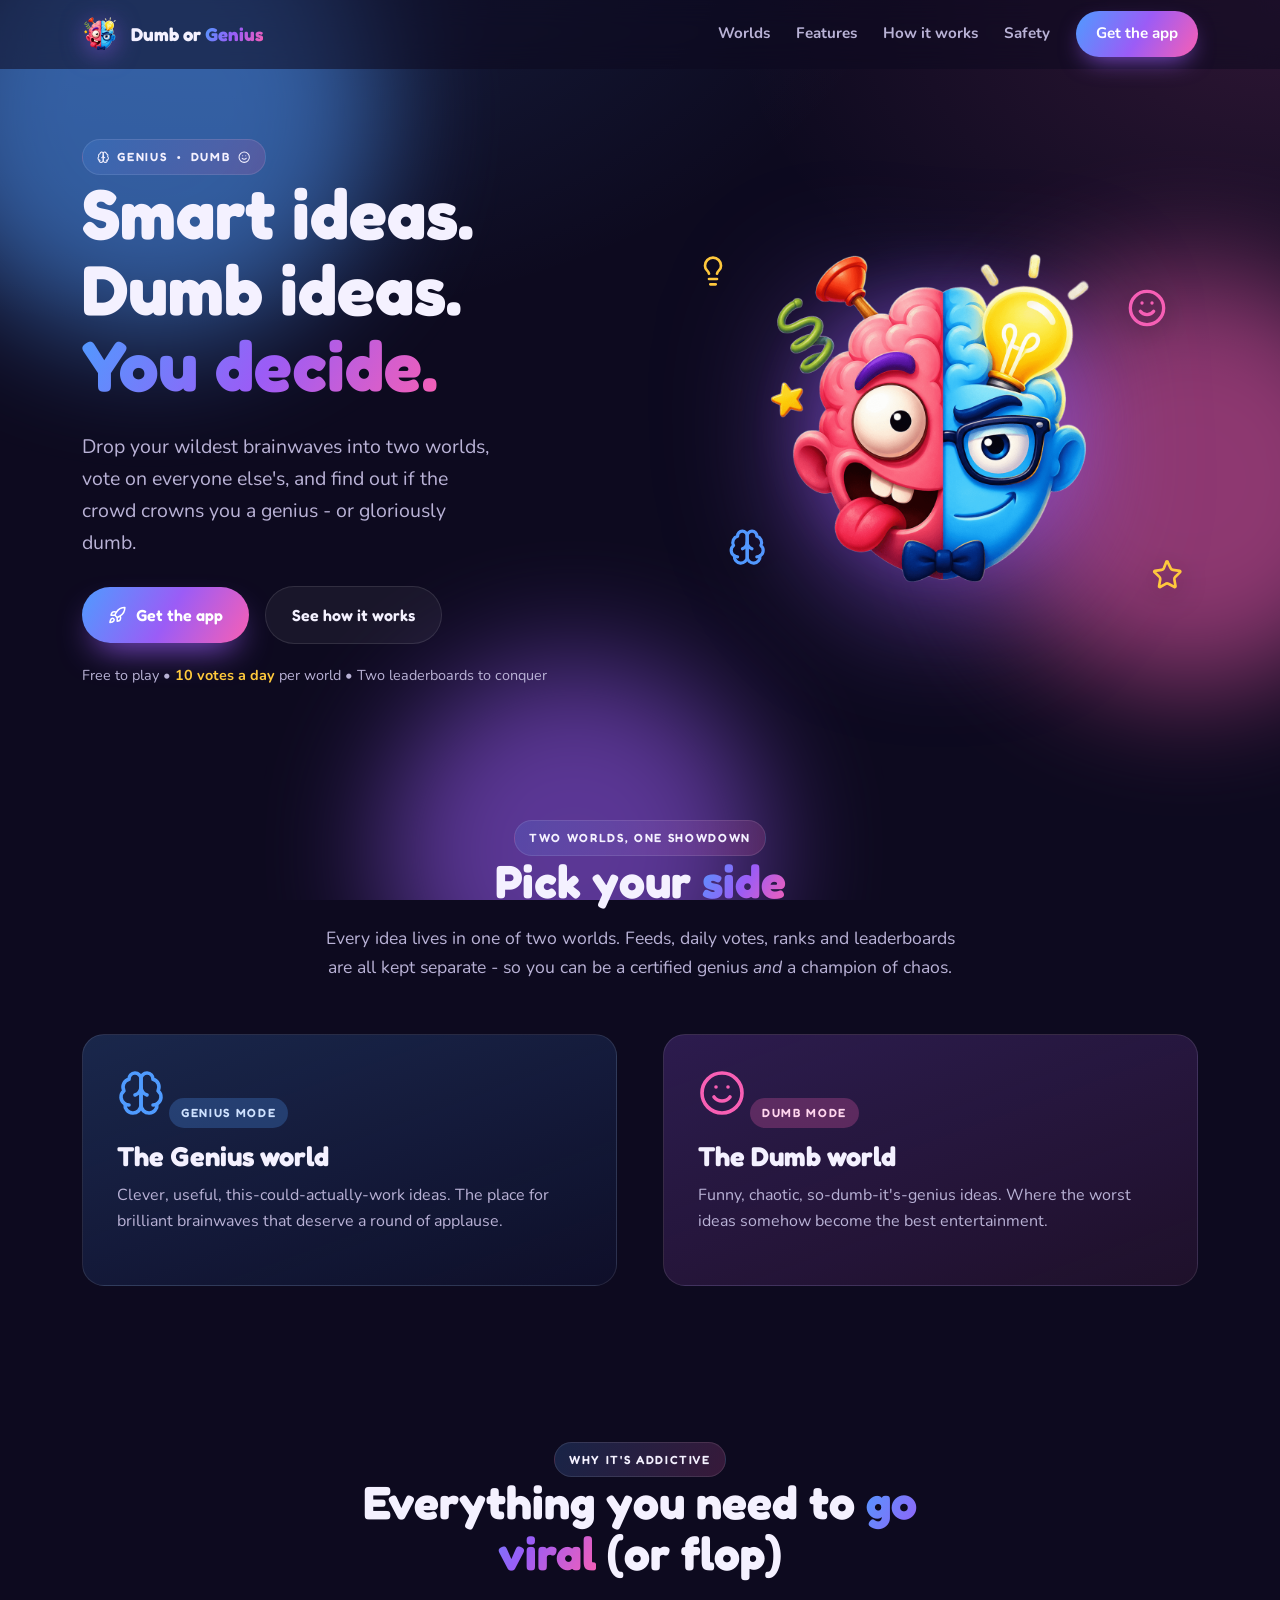
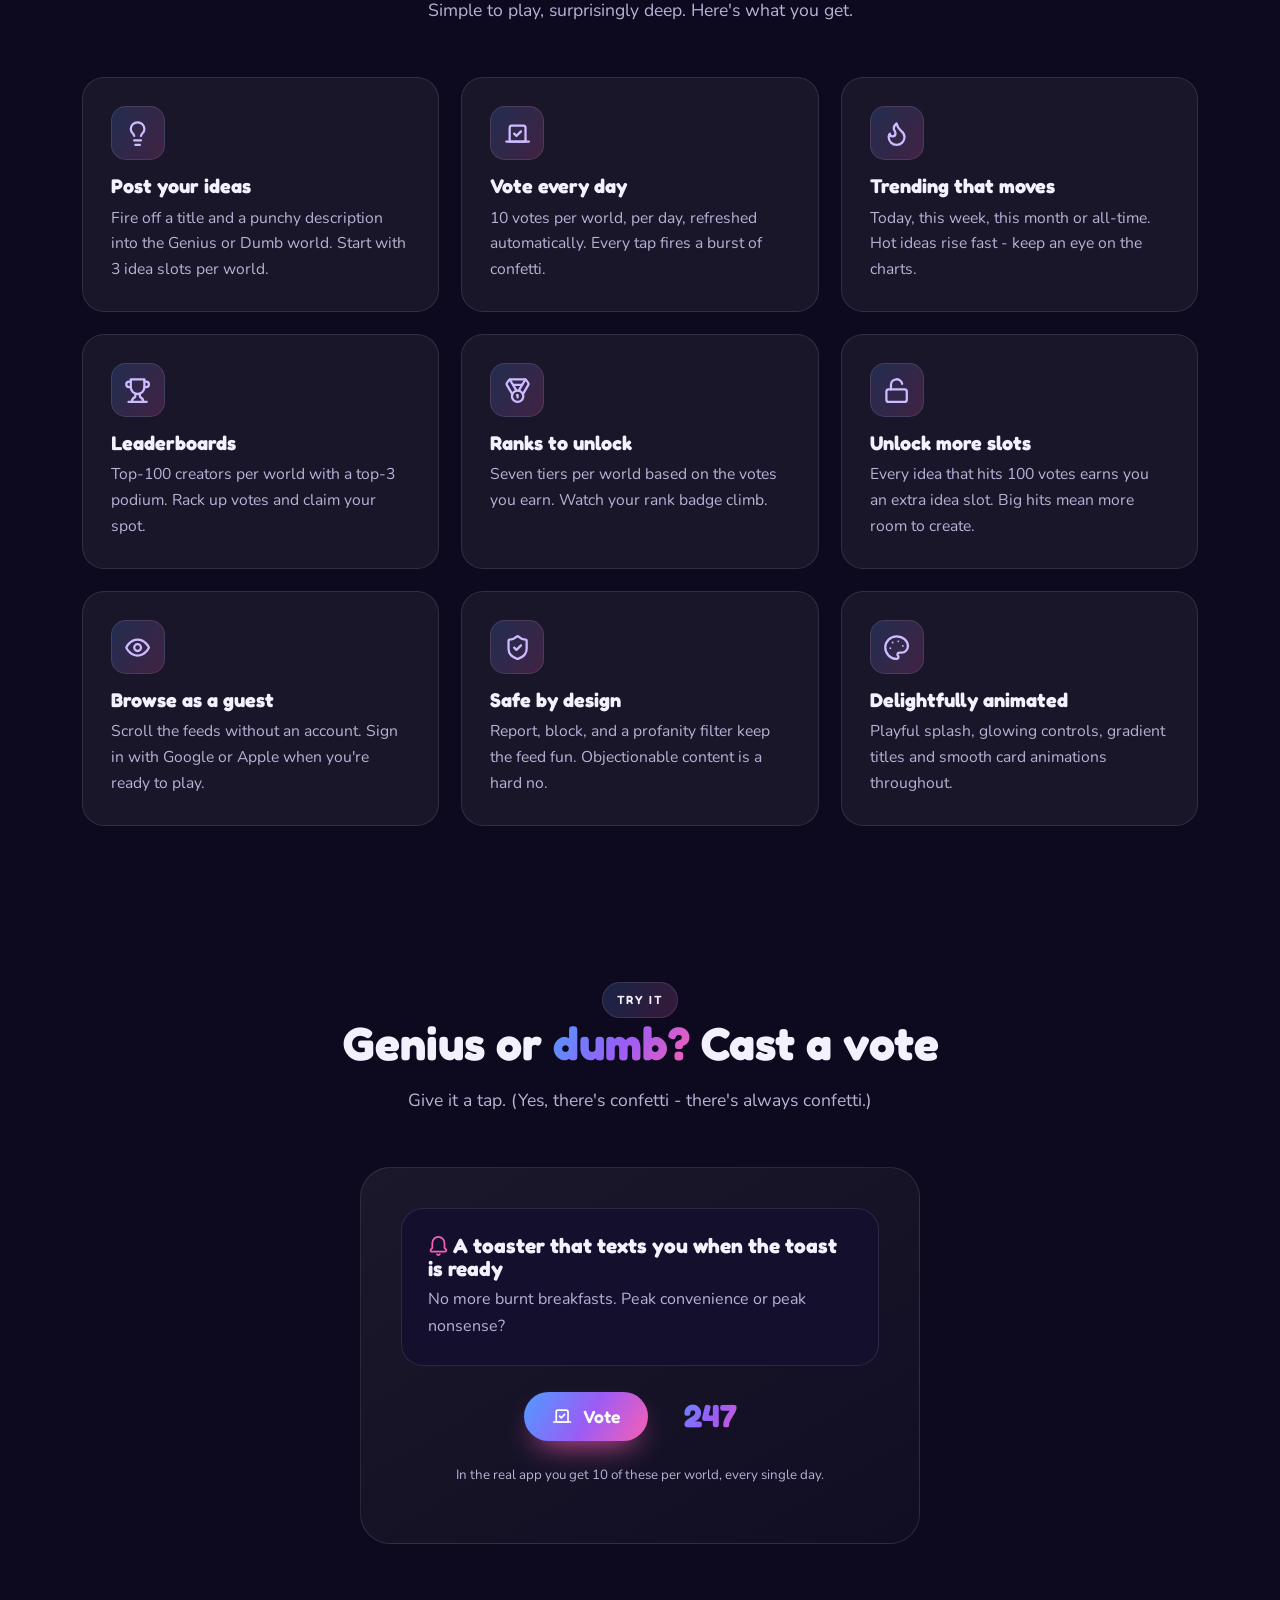
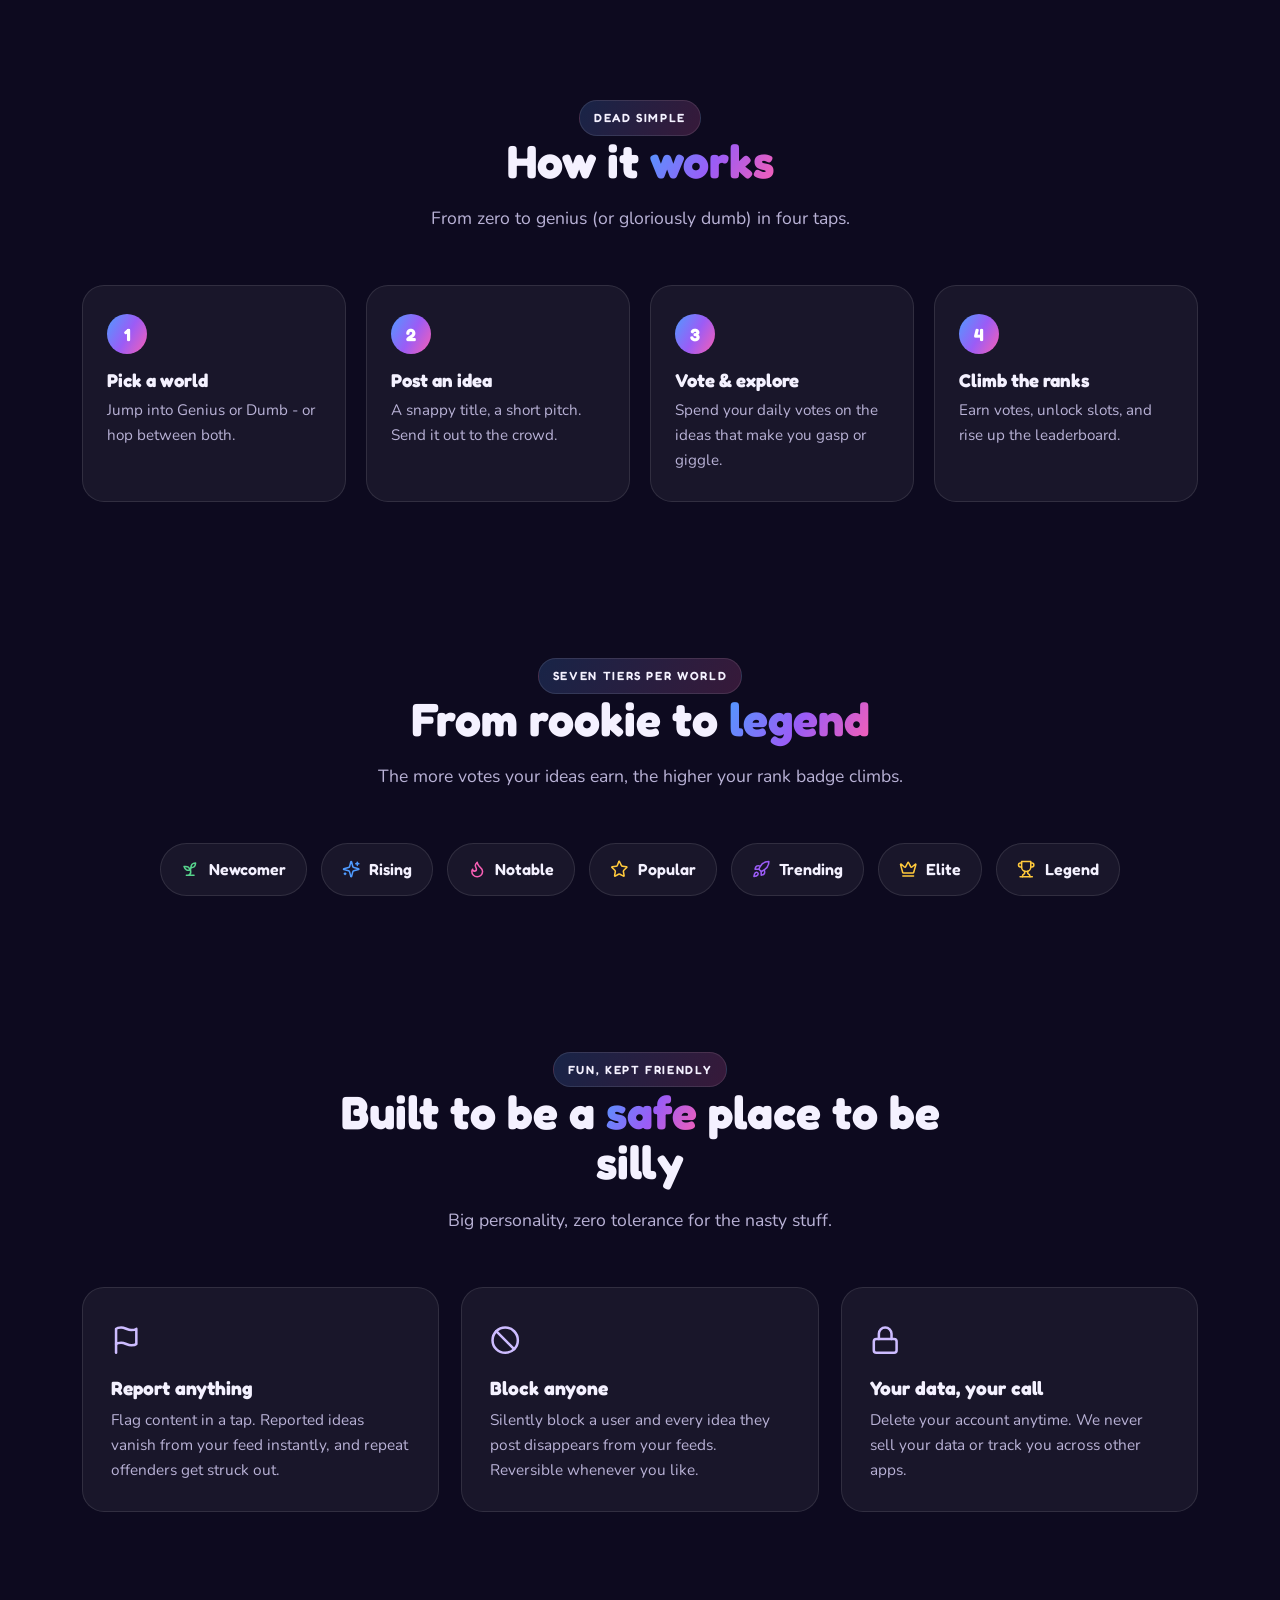
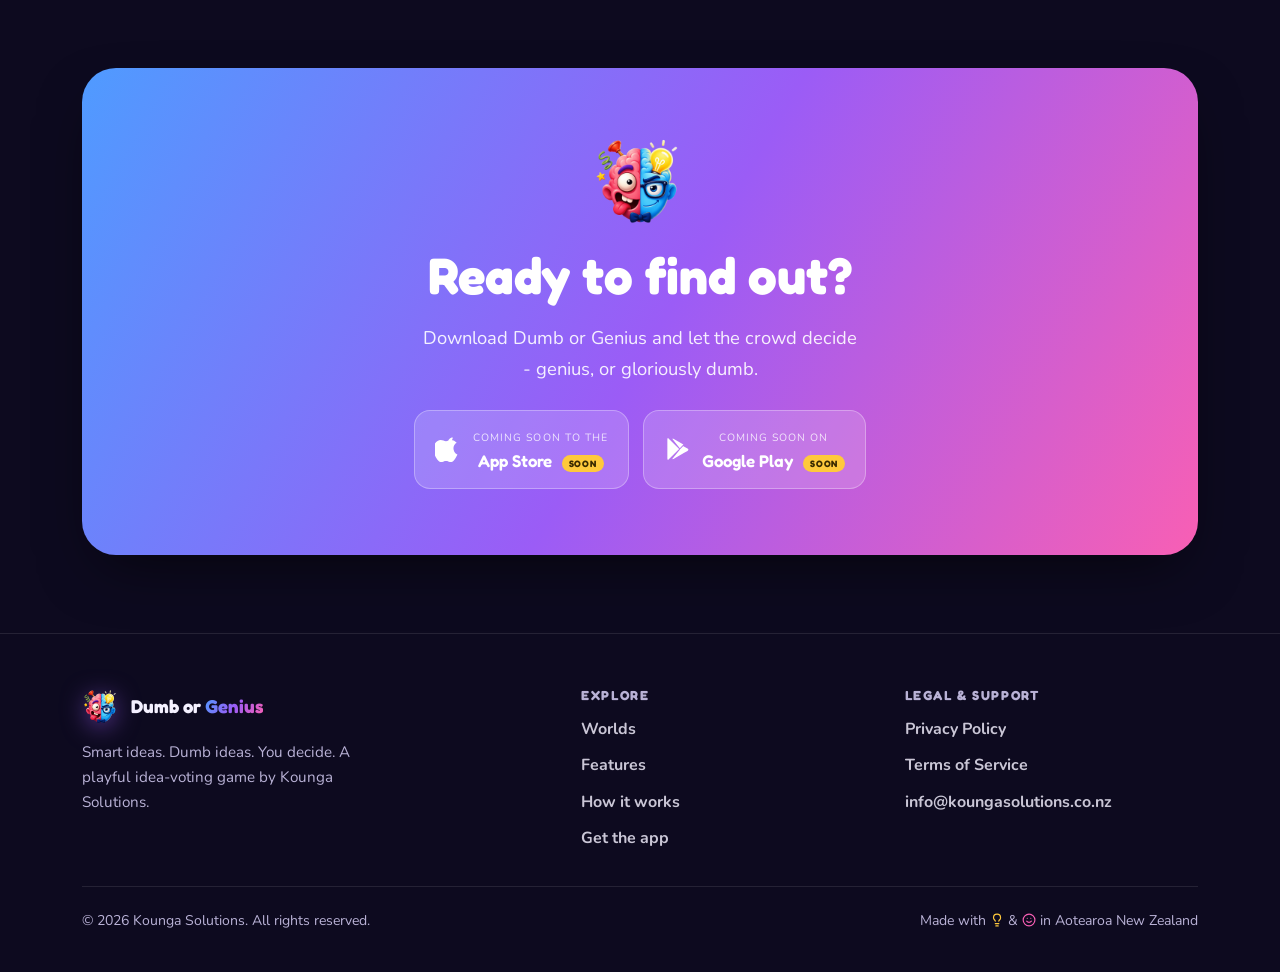
==== index.html @ 13bff475 "initial commit" ====
<!DOCTYPE html>
<html lang="en">

<head>
    <meta charset="UTF-8" />
    <meta name="viewport" content="width=device-width, initial-scale=1.0" />
    <title>Dumb or Genius - Smart ideas. Dumb ideas. You decide.</title>
    <meta name="description"
        content="Post your wildest ideas, vote in two worlds - Genius and Dumb - climb the leaderboards, and find out if the crowd thinks you're a genius or gloriously dumb." />
    <meta name="theme-color" content="#0d0a1f" />

    <!-- Open Graph -->
    <meta property="og:title" content="Dumb or Genius" />
    <meta property="og:description"
        content="Smart ideas. Dumb ideas. You decide. Vote in two worlds and climb the leaderboards." />
    <meta property="og:type" content="website" />
    <meta property="og:url" content="https://dog.koungasolutions.co.nz" />
    <meta property="og:image" content="https://dog.koungasolutions.co.nz/assets/img/logo.png" />
    <meta name="twitter:card" content="summary_large_image" />

    <link rel="icon" type="image/png" href="assets/img/logo.png" />
    <link rel="apple-touch-icon" href="assets/img/logo.png" />

    <link rel="preconnect" href="https://fonts.googleapis.com" />
    <link rel="preconnect" href="https://fonts.gstatic.com" crossorigin />
    <link
        href="https://fonts.googleapis.com/css2?family=Fredoka:wght@400;500;600;700&family=Nunito:wght@400;600;700;800&display=swap"
        rel="stylesheet" />
    <link rel="stylesheet" href="assets/css/style.css" />
</head>

<body> <!-- ===== Icon sprite ===== -->
    <svg width="0" height="0" style="position:absolute" aria-hidden="true" focusable="false">
        <defs>
            <symbol id="i-brain" viewBox="0 0 24 24">
                <path d="M12 5a3 3 0 1 0-5.997.125 4 4 0 0 0-2.526 5.77 4 4 0 0 0 .556 6.588A4 4 0 1 0 12 18Z" />
                <path d="M12 5a3 3 0 1 1 5.997.125 4 4 0 0 1 2.526 5.77 4 4 0 0 1-.556 6.588A4 4 0 1 1 12 18Z" />
                <path d="M15 13a4.5 4.5 0 0 1-3-4 4.5 4.5 0 0 1-3 4" />
                <path d="M6 18a4 4 0 0 1-1.967-.516" />
                <path d="M19.967 17.484A4 4 0 0 1 18 18" />
            </symbol>
            <symbol id="i-smile" viewBox="0 0 24 24">
                <circle cx="12" cy="12" r="10" />
                <path d="M8 14s1.5 2 4 2 4-2 4-2" />
                <line x1="9" x2="9.01" y1="9" y2="9" />
                <line x1="15" x2="15.01" y1="9" y2="9" />
            </symbol>
            <symbol id="i-bulb" viewBox="0 0 24 24">
                <path
                    d="M15 14c.2-1 .7-1.7 1.5-2.5 1-.9 1.5-2.2 1.5-3.5A6 6 0 0 0 6 8c0 1 .2 2.2 1.5 3.5.7.7 1.3 1.5 1.5 2.5" />
                <path d="M9 18h6" />
                <path d="M10 22h4" />
            </symbol>
            <symbol id="i-vote" viewBox="0 0 24 24">
                <path d="m9 12 2 2 4-4" />
                <path d="M5 7c0-1.1.9-2 2-2h10a2 2 0 0 1 2 2v12H5V7Z" />
                <path d="M22 19H2" />
            </symbol>
            <symbol id="i-flame" viewBox="0 0 24 24">
                <path
                    d="M8.5 14.5A2.5 2.5 0 0 0 11 12c0-1.38-.5-2-1-3-1.072-2.143-.224-4.054 2-6 .5 2.5 2 4.9 4 6.5 2 1.6 3 3.5 3 5.5a7 7 0 1 1-14 0c0-1.153.433-2.294 1-3a2.5 2.5 0 0 0 2.5 2.5z" />
            </symbol>
            <symbol id="i-trophy" viewBox="0 0 24 24">
                <path d="M6 9H4.5a2.5 2.5 0 0 1 0-5H6" />
                <path d="M18 9h1.5a2.5 2.5 0 0 0 0-5H18" />
                <path d="M4 22h16" />
                <path d="M10 14.66V17c0 .55-.47.98-.97 1.21C7.85 18.75 7 20.24 7 22" />
                <path d="M14 14.66V17c0 .55.47.98.97 1.21C16.15 18.75 17 20.24 17 22" />
                <path d="M18 2H6v7a6 6 0 0 0 12 0V2Z" />
            </symbol>
            <symbol id="i-medal" viewBox="0 0 24 24">
                <path
                    d="M7.21 15 2.66 7.14a2 2 0 0 1 .13-2.2L4.4 2.8A2 2 0 0 1 6 2h12a2 2 0 0 1 1.6.8l1.6 2.14a2 2 0 0 1 .14 2.2L16.79 15" />
                <path d="M11 12 5.12 2.2" />
                <path d="m13 12 5.88-9.8" />
                <path d="M8 7h8" />
                <circle cx="12" cy="17" r="5" />
                <path d="M12 18v-2h-.5" />
            </symbol>
            <symbol id="i-unlock" viewBox="0 0 24 24">
                <rect width="18" height="11" x="3" y="11" rx="2" ry="2" />
                <path d="M7 11V7a5 5 0 0 1 9.9-1" />
            </symbol>
            <symbol id="i-eye" viewBox="0 0 24 24">
                <path d="M2 12s3-7 10-7 10 7 10 7-3 7-10 7-10-7-10-7Z" />
                <circle cx="12" cy="12" r="3" />
            </symbol>
            <symbol id="i-shield" viewBox="0 0 24 24">
                <path
                    d="M20 13c0 5-3.5 7.5-7.66 8.95a1 1 0 0 1-.67-.01C7.5 20.5 4 18 4 13V6a1 1 0 0 1 1-1c2 0 4.5-1.2 6.24-2.72a1.17 1.17 0 0 1 1.52 0C14.51 3.81 17 5 19 5a1 1 0 0 1 1 1z" />
                <path d="m9 12 2 2 4-4" />
            </symbol>
            <symbol id="i-palette" viewBox="0 0 24 24">
                <circle cx="13.5" cy="6.5" r=".8" fill="currentColor" stroke="none" />
                <circle cx="17.5" cy="10.5" r=".8" fill="currentColor" stroke="none" />
                <circle cx="8.5" cy="7.5" r=".8" fill="currentColor" stroke="none" />
                <circle cx="6.5" cy="12.5" r=".8" fill="currentColor" stroke="none" />
                <path
                    d="M12 2C6.5 2 2 6.5 2 12s4.5 10 10 10c.926 0 1.648-.746 1.648-1.688 0-.437-.18-.835-.437-1.125-.29-.289-.438-.652-.438-1.125a1.64 1.64 0 0 1 1.668-1.668h1.996c3.051 0 5.555-2.503 5.555-5.555C21.965 6.012 17.461 2 12 2z" />
            </symbol>
            <symbol id="i-rocket" viewBox="0 0 24 24">
                <path d="M4.5 16.5c-1.5 1.26-2 5-2 5s3.74-.5 5-2c.71-.84.7-2.13-.09-2.91a2.18 2.18 0 0 0-2.91 0z" />
                <path
                    d="m12 15-3-3a22 22 0 0 1 2-3.95A12.88 12.88 0 0 1 22 2c0 2.72-.78 7.5-6 11a22.35 22.35 0 0 1-4 2z" />
                <path d="M9 12H4s.55-3.03 2-4c1.62-1.08 5 0 5 0" />
                <path d="M12 15v5s3.03-.55 4-2c1.08-1.62 0-5 0-5" />
            </symbol>
            <symbol id="i-flag" viewBox="0 0 24 24">
                <path d="M4 15s1-1 4-1 5 2 8 2 4-1 4-1V3s-1 1-4 1-5-2-8-2-4 1-4 1z" />
                <line x1="4" x2="4" y1="22" y2="15" />
            </symbol>
            <symbol id="i-ban" viewBox="0 0 24 24">
                <circle cx="12" cy="12" r="10" />
                <path d="m4.9 4.9 14.2 14.2" />
            </symbol>
            <symbol id="i-lock" viewBox="0 0 24 24">
                <rect width="18" height="11" x="3" y="11" rx="2" ry="2" />
                <path d="M7 11V7a5 5 0 0 1 10 0v4" />
            </symbol>
            <symbol id="i-star" viewBox="0 0 24 24">
                <path
                    d="M11.5 2.3a.5.5 0 0 1 1 0l2.3 4.7a2.1 2.1 0 0 0 1.6 1.15l5.16.76a.53.53 0 0 1 .3.9l-3.74 3.64a2.1 2.1 0 0 0-.6 1.88l.88 5.14a.53.53 0 0 1-.77.56l-4.62-2.43a2.1 2.1 0 0 0-1.97 0L6.8 21a.53.53 0 0 1-.77-.56l.88-5.14a2.1 2.1 0 0 0-.6-1.88L2.55 9.8a.53.53 0 0 1 .3-.9l5.16-.76A2.1 2.1 0 0 0 9.6 7z" />
            </symbol>
            <symbol id="i-crown" viewBox="0 0 24 24">
                <path
                    d="M11.56 3.27a.5.5 0 0 1 .88 0l2.95 5.6a1 1 0 0 0 1.52.3l4.28-3.67a.5.5 0 0 1 .8.52l-2.84 10.25a1 1 0 0 1-.95.73H5.8a1 1 0 0 1-.96-.73L2.02 6.02a.5.5 0 0 1 .8-.52l4.28 3.66a1 1 0 0 0 1.51-.29z" />
                <path d="M5 21h14" />
            </symbol>
            <symbol id="i-sprout" viewBox="0 0 24 24">
                <path d="M7 20h10" />
                <path d="M10 20c5.5-2.5.8-6.4 3-10" />
                <path d="M9.5 9.4c1.1.8 1.8 2.2 2.3 3.7-2 .4-3.5.4-4.8-.3-1.2-.6-2.3-1.9-3-4.2 2.8-.5 4.4 0 5.5.8z" />
                <path d="M14.1 6a7 7 0 0 0-1.1 4c1.9-.1 3.3-.6 4.3-1.4 1-1 1.6-2.3 1.7-4.6-2.7.1-4 1-4.9 2z" />
            </symbol>
            <symbol id="i-chart" viewBox="0 0 24 24">
                <path d="M3 3v16a2 2 0 0 0 2 2h16" />
                <path d="m19 9-5 5-4-4-3 3" />
            </symbol>
            <symbol id="i-bell" viewBox="0 0 24 24">
                <path d="M10.3 21a1.94 1.94 0 0 0 3.4 0" />
                <path
                    d="M21 15.5V17a1 1 0 0 1-1 1H4a1 1 0 0 1-1-1v-.5a2 2 0 0 1 .6-1.4L5 13.6V8a7 7 0 0 1 14 0v5.6l1.4 1.5a2 2 0 0 1 .6 1.4z" />
            </symbol>
            <symbol id="i-party" viewBox="0 0 24 24">
                <path d="M5.8 11.3 2 22l10.7-3.79" />
                <path d="M4 3h.01" />
                <path d="M22 8h.01" />
                <path d="M15 2h.01" />
                <path d="M22 20h.01" />
                <path
                    d="m22 2-2.24.75a2.9 2.9 0 0 0-1.96 3.12c.1.86-.57 1.63-1.45 1.63h-.38c-.86 0-1.6.6-1.76 1.44L14 10" />
                <path d="m22 13-.82-.33c-.86-.34-1.82.2-1.98 1.11-.11.7-.72 1.22-1.43 1.22H17" />
                <path d="m11 2 .33.82c.34.86-.2 1.82-1.11 1.98C9.52 4.9 9 5.52 9 6.23V7" />
                <path
                    d="M11 13c1.93 1.93 2.83 4.17 2 5-.83.83-3.07-.07-5-2-1.93-1.93-2.83-4.17-2-5 .83-.83 3.07.07 5 2Z" />
            </symbol>
            <symbol id="i-sparkles" viewBox="0 0 24 24">
                <path
                    d="M9.94 15.5A2 2 0 0 0 8.5 14.06l-6.14-1.58a.5.5 0 0 1 0-.96L8.5 9.94A2 2 0 0 0 9.94 8.5l1.58-6.14a.5.5 0 0 1 .96 0L14.06 8.5A2 2 0 0 0 15.5 9.94l6.14 1.58a.5.5 0 0 1 0 .96L15.5 14.06a2 2 0 0 0-1.44 1.44l-1.58 6.14a.5.5 0 0 1-.96 0z" />
                <path d="M20 3v4" />
                <path d="M22 5h-4" />
                <path d="M4 17v2" />
                <path d="M5 18H3" />
            </symbol>
        </defs>
    </svg>
    <!-- animated background -->
    <div class="bg-fx" aria-hidden="true">
        <span class="blob b1"></span>
        <span class="blob b2"></span>
        <span class="blob b3"></span>
    </div>

    <!-- ===== Nav ===== -->
    <header class="nav" id="nav">
        <div class="wrap nav-inner">
            <a class="brand" href="#top">
                <img src="assets/img/logo.png" alt="Dumb or Genius logo" />
                <span>Dumb or <span class="grad-text">Genius</span></span>
            </a>
            <nav class="nav-links" id="navLinks">
                <a href="#worlds">Worlds</a>
                <a href="#features">Features</a>
                <a href="#how">How it works</a>
                <a href="#safety">Safety</a>
                <a class="nav-cta" href="#get">Get the app</a>
            </nav>
            <button class="nav-toggle" id="navToggle" aria-label="Toggle menu" aria-expanded="false">&#9776;</button>
        </div>
    </header>

    <main id="top">
        <!-- ===== Hero ===== -->
        <section class="hero">
            <div class="wrap hero-grid">
                <div class="hero-copy reveal">
                    <span class="eyebrow"><svg class="ic" aria-hidden="true">
                            <use href="#i-brain" />
                        </svg> Genius &nbsp;&bull;&nbsp; Dumb <svg class="ic" aria-hidden="true">
                            <use href="#i-smile" />
                        </svg></span>
                    <h1>Smart ideas.<br />Dumb ideas.<br /><span class="grad-text">You decide.</span></h1>
                    <p class="lede">Drop your wildest brainwaves into two worlds, vote on everyone else's, and find out
                        if the crowd crowns you a genius - or gloriously dumb.</p>
                    <div class="hero-cta">
                        <a class="btn btn-primary" href="#get"><svg class="ic" aria-hidden="true">
                                <use href="#i-rocket" />
                            </svg> Get the app</a>
                        <a class="btn btn-ghost" href="#how">See how it works</a>
                    </div>
                    <p class="hero-note">Free to play • <b>10 votes a day</b> per world • Two leaderboards to conquer
                    </p>
                </div>

                <div class="hero-art reveal">
                    <span class="floaty f1 c-gold"><svg class="ic" aria-hidden="true">
                            <use href="#i-bulb" />
                        </svg></span>
                    <span class="floaty f2 c-pink"><svg class="ic" aria-hidden="true">
                            <use href="#i-smile" />
                        </svg></span>
                    <span class="floaty f3 c-blue"><svg class="ic" aria-hidden="true">
                            <use href="#i-brain" />
                        </svg></span>
                    <span class="floaty f4 c-gold"><svg class="ic" aria-hidden="true">
                            <use href="#i-star" />
                        </svg></span>
                    <span class="hero-halo" aria-hidden="true"></span>
                    <img class="hero-logo" src="assets/img/logo.png"
                        alt="Dumb or Genius brain mascot - half genius, half gloriously dumb" />
                </div>
            </div>
        </section>

        <!-- ===== Worlds ===== -->
        <section id="worlds">
            <div class="wrap">
                <div class="section-head reveal">
                    <span class="eyebrow">Two worlds, one showdown</span>
                    <h2>Pick your <span class="grad-text">side</span></h2>
                    <p>Every idea lives in one of two worlds. Feeds, daily votes, ranks and leaderboards are all kept
                        separate - so you can be a certified genius <em>and</em> a champion of chaos.</p>
                </div>
                <div class="worlds">
                    <div class="world genius reveal">
                        <div class="world-ic"><svg class="ic" aria-hidden="true">
                                <use href="#i-brain" />
                            </svg></div>
                        <span class="vibe">Genius mode</span>
                        <h3>The Genius world</h3>
                        <p>Clever, useful, this-could-actually-work ideas. The place for brilliant brainwaves that
                            deserve a round of applause.</p>
                    </div>
                    <div class="world dumb reveal">
                        <div class="world-ic"><svg class="ic" aria-hidden="true">
                                <use href="#i-smile" />
                            </svg></div>
                        <span class="vibe">Dumb mode</span>
                        <h3>The Dumb world</h3>
                        <p>Funny, chaotic, so-dumb-it's-genius ideas. Where the worst ideas somehow become the best
                            entertainment.</p>
                    </div>
                </div>
            </div>
        </section>

        <!-- ===== Features ===== -->
        <section id="features">
            <div class="wrap">
                <div class="section-head reveal">
                    <span class="eyebrow">Why it's addictive</span>
                    <h2>Everything you need to <span class="grad-text">go viral</span> (or flop)</h2>
                    <p>Simple to play, surprisingly deep. Here's what you get.</p>
                </div>
                <div class="features">
                    <div class="feature reveal">
                        <div class="fi"><svg class="ic" aria-hidden="true">
                                <use href="#i-bulb" />
                            </svg></div>
                        <h3>Post your ideas</h3>
                        <p>Fire off a title and a punchy description into the Genius or Dumb world. Start with 3 idea
                            slots per world.</p>
                    </div>
                    <div class="feature reveal">
                        <div class="fi"><svg class="ic" aria-hidden="true">
                                <use href="#i-vote" />
                            </svg></div>
                        <h3>Vote every day</h3>
                        <p>10 votes per world, per day, refreshed automatically. Every tap fires a burst of confetti.
                        </p>
                    </div>
                    <div class="feature reveal">
                        <div class="fi"><svg class="ic" aria-hidden="true">
                                <use href="#i-flame" />
                            </svg></div>
                        <h3>Trending that moves</h3>
                        <p>Today, this week, this month or all-time. Hot ideas rise fast - keep an eye on the charts.
                        </p>
                    </div>
                    <div class="feature reveal">
                        <div class="fi"><svg class="ic" aria-hidden="true">
                                <use href="#i-trophy" />
                            </svg></div>
                        <h3>Leaderboards</h3>
                        <p>Top-100 creators per world with a top-3 podium. Rack up votes and claim your spot.</p>
                    </div>
                    <div class="feature reveal">
                        <div class="fi"><svg class="ic" aria-hidden="true">
                                <use href="#i-medal" />
                            </svg></div>
                        <h3>Ranks to unlock</h3>
                        <p>Seven tiers per world based on the votes you earn. Watch your rank badge climb.</p>
                    </div>
                    <div class="feature reveal">
                        <div class="fi"><svg class="ic" aria-hidden="true">
                                <use href="#i-unlock" />
                            </svg></div>
                        <h3>Unlock more slots</h3>
                        <p>Every idea that hits 100 votes earns you an extra idea slot. Big hits mean more room to
                            create.</p>
                    </div>
                    <div class="feature reveal">
                        <div class="fi"><svg class="ic" aria-hidden="true">
                                <use href="#i-eye" />
                            </svg></div>
                        <h3>Browse as a guest</h3>
                        <p>Scroll the feeds without an account. Sign in with Google or Apple when you're ready to play.
                        </p>
                    </div>
                    <div class="feature reveal">
                        <div class="fi"><svg class="ic" aria-hidden="true">
                                <use href="#i-shield" />
                            </svg></div>
                        <h3>Safe by design</h3>
                        <p>Report, block, and a profanity filter keep the feed fun. Objectionable content is a hard no.
                        </p>
                    </div>
                    <div class="feature reveal">
                        <div class="fi"><svg class="ic" aria-hidden="true">
                                <use href="#i-palette" />
                            </svg></div>
                        <h3>Delightfully animated</h3>
                        <p>Playful splash, glowing controls, gradient titles and smooth card animations throughout.</p>
                    </div>
                </div>
            </div>
        </section>

        <!-- ===== Vote demo ===== -->
        <section id="demo">
            <div class="wrap">
                <div class="section-head reveal">
                    <span class="eyebrow">Try it</span>
                    <h2>Genius or <span class="grad-text">dumb?</span> Cast a vote</h2>
                    <p>Give it a tap. (Yes, there's confetti - there's always confetti.)</p>
                </div>
                <div class="demo reveal">
                    <div class="idea-card">
                        <h3><svg class="ic" aria-hidden="true">
                                <use href="#i-bell" />
                            </svg>A toaster that texts you when the toast is ready</h3>
                        <p>No more burnt breakfasts. Peak convenience or peak nonsense?</p>
                    </div>
                    <div class="vote-row">
                        <button class="vote-btn" id="voteBtn"><svg class="ic" aria-hidden="true">
                                <use href="#i-vote" />
                            </svg> <span id="voteLabel">Vote</span></button>
                        <div class="vote-count" id="voteCount">247</div>
                    </div>
                    <p style="margin-top:18px;"><small>In the real app you get 10 of these per world, every single
                            day.</small></p>
                </div>
            </div>
        </section>

        <!-- ===== How it works ===== -->
        <section id="how">
            <div class="wrap">
                <div class="section-head reveal">
                    <span class="eyebrow">Dead simple</span>
                    <h2>How it <span class="grad-text">works</span></h2>
                    <p>From zero to genius (or gloriously dumb) in four taps.</p>
                </div>
                <div class="steps">
                    <div class="step reveal">
                        <h3>Pick a world</h3>
                        <p>Jump into Genius or Dumb - or hop between both.</p>
                    </div>
                    <div class="step reveal">
                        <h3>Post an idea</h3>
                        <p>A snappy title, a short pitch. Send it out to the crowd.</p>
                    </div>
                    <div class="step reveal">
                        <h3>Vote &amp; explore</h3>
                        <p>Spend your daily votes on the ideas that make you gasp or giggle.</p>
                    </div>
                    <div class="step reveal">
                        <h3>Climb the ranks</h3>
                        <p>Earn votes, unlock slots, and rise up the leaderboard.</p>
                    </div>
                </div>
            </div>
        </section>

        <!-- ===== Ranks strip ===== -->
        <section id="ranks">
            <div class="wrap">
                <div class="section-head reveal">
                    <span class="eyebrow">Seven tiers per world</span>
                    <h2>From rookie to <span class="grad-text">legend</span></h2>
                    <p>The more votes your ideas earn, the higher your rank badge climbs.</p>
                </div>
                <div class="ranks reveal">
                    <span class="rank-pill"><svg class="ic c-green" aria-hidden="true">
                            <use href="#i-sprout" />
                        </svg> Newcomer</span>
                    <span class="rank-pill"><svg class="ic c-blue" aria-hidden="true">
                            <use href="#i-sparkles" />
                        </svg> Rising</span>
                    <span class="rank-pill"><svg class="ic c-pink" aria-hidden="true">
                            <use href="#i-flame" />
                        </svg> Notable</span>
                    <span class="rank-pill"><svg class="ic c-gold" aria-hidden="true">
                            <use href="#i-star" />
                        </svg> Popular</span>
                    <span class="rank-pill"><svg class="ic c-purple" aria-hidden="true">
                            <use href="#i-rocket" />
                        </svg> Trending</span>
                    <span class="rank-pill"><svg class="ic c-gold" aria-hidden="true">
                            <use href="#i-crown" />
                        </svg> Elite</span>
                    <span class="rank-pill"><svg class="ic c-gold" aria-hidden="true">
                            <use href="#i-trophy" />
                        </svg> Legend</span>
                </div>
            </div>
        </section>

        <!-- ===== Safety ===== -->
        <section id="safety">
            <div class="wrap">
                <div class="section-head reveal">
                    <span class="eyebrow">Fun, kept friendly</span>
                    <h2>Built to be a <span class="grad-text">safe</span> place to be silly</h2>
                    <p>Big personality, zero tolerance for the nasty stuff.</p>
                </div>
                <div class="trust">
                    <div class="trust-card reveal">
                        <div class="fi"><svg class="ic" aria-hidden="true">
                                <use href="#i-flag" />
                            </svg></div>
                        <h3>Report anything</h3>
                        <p>Flag content in a tap. Reported ideas vanish from your feed instantly, and repeat offenders
                            get struck out.</p>
                    </div>
                    <div class="trust-card reveal">
                        <div class="fi"><svg class="ic" aria-hidden="true">
                                <use href="#i-ban" />
                            </svg></div>
                        <h3>Block anyone</h3>
                        <p>Silently block a user and every idea they post disappears from your feeds. Reversible
                            whenever you like.</p>
                    </div>
                    <div class="trust-card reveal">
                        <div class="fi"><svg class="ic" aria-hidden="true">
                                <use href="#i-lock" />
                            </svg></div>
                        <h3>Your data, your call</h3>
                        <p>Delete your account anytime. We never sell your data or track you across other apps.</p>
                    </div>
                </div>
            </div>
        </section>

        <!-- ===== CTA / Get the app ===== -->
        <section id="get" class="cta">
            <div class="wrap">
                <div class="cta-box reveal">
                    <img class="cta-logo" src="assets/img/logo.png" alt="Dumb or Genius logo" />
                    <h2>Ready to find out?</h2>
                    <p>Download Dumb or Genius and let the crowd decide - genius, or gloriously dumb.</p>
                    <div class="stores">
                        <!-- TODO: replace href="#" with the App Store URL when live -->
                        <a class="store-btn" id="appStoreBtn" href="#" aria-disabled="true"
                            aria-label="Download on the App Store (coming soon)">
                            <svg viewBox="0 0 24 24" fill="currentColor" aria-hidden="true">
                                <path
                                    d="M16.365 1.43c0 1.14-.417 2.2-1.11 2.98-.79.9-2.09 1.6-3.29 1.5-.14-1.1.43-2.27 1.11-3.02.79-.86 2.15-1.5 3.29-1.46zM20.7 17.02c-.6 1.39-.9 2-1.67 3.23-1.08 1.72-2.6 3.86-4.49 3.87-1.67.02-2.1-1.09-4.37-1.08-2.27.01-2.75 1.1-4.42 1.09-1.89-.02-3.33-1.95-4.41-3.66-3.02-4.8-3.34-10.43-1.47-13.42 1.32-2.12 3.41-3.36 5.37-3.36 2 0 3.26 1.1 4.91 1.1 1.6 0 2.58-1.1 4.91-1.1 1.76 0 3.62.96 4.95 2.62-4.35 2.38-3.64 8.58.16 10.61z" />
                            </svg>
                            <span><span class="st-small">Coming soon to the</span><br /><span class="st-big">App Store
                                    <span class="soon">Soon</span></span></span>
                        </a>
                        <!-- TODO: replace href="#" with the Google Play URL when live -->
                        <a class="store-btn" id="playStoreBtn" href="#" aria-disabled="true"
                            aria-label="Get it on Google Play (coming soon)">
                            <svg viewBox="0 0 24 24" fill="currentColor" aria-hidden="true">
                                <path
                                    d="M3.6 1.9c-.3.3-.5.7-.5 1.3v17.6c0 .6.2 1 .5 1.3l.1.1L14 12.1v-.2L3.7 1.8l-.1.1zM17.8 15.9l-3.2-3.2v-.2l3.2-3.2.1.1 3.8 2.2c1.1.6 1.1 1.6 0 2.3l-3.9 2.1-.1-.1zM14.6 12.7l3.3 3.3-9.2 5.3c-.4.2-.8.2-1.1 0l7-8.6zM7.6 2.6c.3-.2.7-.2 1.1 0l9.2 5.3-3.3 3.3-7-8.6z" />
                            </svg>
                            <span><span class="st-small">Coming soon on</span><br /><span class="st-big">Google Play
                                    <span class="soon">Soon</span></span></span>
                        </a>
                    </div>
                </div>
            </div>
        </section>
    </main>

    <!-- ===== Footer ===== -->
    <footer class="footer">
        <div class="wrap">
            <div class="footer-grid">
                <div>
                    <a class="brand" href="#top">
                        <img src="assets/img/logo.png" alt="Dumb or Genius logo" />
                        <span>Dumb or <span class="grad-text">Genius</span></span>
                    </a>
                    <p>Smart ideas. Dumb ideas. You decide. A playful idea-voting game by Kounga Solutions.</p>
                </div>
                <div>
                    <h4>Explore</h4>
                    <ul>
                        <li><a href="#worlds">Worlds</a></li>
                        <li><a href="#features">Features</a></li>
                        <li><a href="#how">How it works</a></li>
                        <li><a href="#get">Get the app</a></li>
                    </ul>
                </div>
                <div>
                    <h4>Legal &amp; support</h4>
                    <ul>
                        <li><a href="privacy.html">Privacy Policy</a></li>
                        <li><a href="terms.html">Terms of Service</a></li>
                        <li><a href="mailto:info@koungasolutions.co.nz">info@koungasolutions.co.nz</a></li>
                    </ul>
                </div>
            </div>
            <div class="footer-bottom">
                <span>&copy; <span id="year">2026</span> Kounga Solutions. All rights reserved.</span>
                <span>Made with <svg class="ic c-gold" aria-hidden="true">
                        <use href="#i-bulb" />
                    </svg> &amp; <svg class="ic c-pink" aria-hidden="true">
                        <use href="#i-smile" />
                    </svg> in Aotearoa New Zealand</span>
            </div>
        </div>
    </footer>

    <script src="assets/js/main.js"></script>
</body>

</html>
---- assets/css/style.css ----
/* ============================================================
   Dumb or Genius - promotional site
   Brand: Genius blue → Purple → Dumb pink, gold accent.
   Fonts: Fredoka (display) + Nunito (body) to match the app.
   ============================================================ */

:root {
    --blue: #4f9bff;
    --blue-deep: #2d6bf0;
    --purple: #9b5cf6;
    --pink: #f85fb4;
    --gold: #ffc93c;

    --ink: #0d0a1f;
    --ink-2: #150f2e;
    --card: rgba(255, 255, 255, 0.05);
    --card-brd: rgba(255, 255, 255, 0.10);
    --text: #f4f1ff;
    --muted: #b9b2d6;

    --brand: linear-gradient(120deg, var(--blue) 0%, var(--purple) 52%, var(--pink) 100%);
    --brand-soft: linear-gradient(120deg, rgba(79, 155, 255, .18), rgba(248, 95, 180, .18));

    --radius: 22px;
    --shadow: 0 24px 60px -20px rgba(0, 0, 0, .65);
    --maxw: 1160px;
}

* {
    box-sizing: border-box;
}

html {
    scroll-behavior: smooth;
}

body {
    margin: 0;
    font-family: "Nunito", system-ui, -apple-system, Segoe UI, Roboto, sans-serif;
    color: var(--text);
    background: var(--ink);
    overflow-x: hidden;
    line-height: 1.65;
}

h1,
h2,
h3,
h4,
.display {
    font-family: "Fredoka", "Nunito", sans-serif;
    font-weight: 700;
    line-height: 1.08;
    margin: 0 0 .4em;
}

a {
    color: inherit;
    text-decoration: none;
}

p {
    margin: 0 0 1em;
    color: var(--muted);
}

img {
    max-width: 100%;
    display: block;
}

.wrap {
    width: 100%;
    max-width: var(--maxw);
    margin: 0 auto;
    padding: 0 22px;
}

.grad-text {
    background: var(--brand);
    -webkit-background-clip: text;
    background-clip: text;
    color: transparent;
}

.eyebrow {
    display: inline-flex;
    align-items: center;
    gap: 8px;
    font-family: "Fredoka", sans-serif;
    font-weight: 600;
    letter-spacing: .14em;
    text-transform: uppercase;
    font-size: .74rem;
    color: var(--text);
    padding: 7px 14px;
    border-radius: 999px;
    background: var(--brand-soft);
    border: 1px solid var(--card-brd);
}

/* ---------- Animated background ---------- */
.bg-fx {
    position: fixed;
    inset: 0;
    z-index: -2;
    overflow: hidden;
    background:
        radial-gradient(1200px 700px at 15% -10%, rgba(79, 155, 255, .16), transparent 60%),
        radial-gradient(1000px 700px at 100% 0%, rgba(248, 95, 180, .14), transparent 55%),
        var(--ink);
}

.blob {
    position: absolute;
    border-radius: 50%;
    filter: blur(60px);
    opacity: .55;
    animation: float 18s ease-in-out infinite;
}

.blob.b1 {
    width: 460px;
    height: 460px;
    background: var(--blue);
    top: -120px;
    left: -80px;
}

.blob.b2 {
    width: 420px;
    height: 420px;
    background: var(--pink);
    top: 30%;
    right: -120px;
    animation-delay: -4s;
}

.blob.b3 {
    width: 380px;
    height: 380px;
    background: var(--purple);
    bottom: -140px;
    left: 30%;
    animation-delay: -9s;
}

@keyframes float {

    0%,
    100% {
        transform: translate(0, 0) scale(1);
    }

    33% {
        transform: translate(40px, -30px) scale(1.08);
    }

    66% {
        transform: translate(-30px, 25px) scale(.95);
    }
}

/* ---------- Nav ---------- */
.nav {
    position: sticky;
    top: 0;
    z-index: 40;
    backdrop-filter: blur(14px);
    background: rgba(13, 10, 31, .55);
    border-bottom: 1px solid transparent;
    transition: background .3s, border-color .3s;
}

.nav.scrolled {
    background: rgba(13, 10, 31, .82);
    border-bottom-color: var(--card-brd);
}

.nav-inner {
    display: flex;
    align-items: center;
    justify-content: space-between;
    height: 68px;
}

.brand {
    display: flex;
    align-items: center;
    gap: 11px;
    font-family: "Fredoka", sans-serif;
    font-weight: 700;
    font-size: 1.16rem;
}

.brand img {
    width: 38px;
    height: 38px;
    filter: drop-shadow(0 4px 12px rgba(155, 92, 246, .55));
}

.nav-links {
    display: flex;
    align-items: center;
    gap: 26px;
}

.nav-links a {
    color: var(--muted);
    font-weight: 700;
    font-size: .95rem;
    transition: color .2s;
}

.nav-links a:hover {
    color: var(--text);
}

.nav-cta {
    padding: 10px 20px;
    border-radius: 999px;
    background: var(--brand);
    color: #fff !important;
    font-weight: 800;
    box-shadow: 0 10px 24px -8px rgba(155, 92, 246, .8);
}

.nav-cta:hover {
    color: #fff;
}

.nav-toggle {
    display: none;
    background: none;
    border: 0;
    color: var(--text);
    font-size: 1.6rem;
    cursor: pointer;
}

/* ---------- Buttons ---------- */
.btn {
    display: inline-flex;
    align-items: center;
    gap: 10px;
    font-family: "Fredoka", sans-serif;
    font-weight: 600;
    font-size: 1rem;
    padding: 15px 26px;
    border-radius: 999px;
    cursor: pointer;
    border: 0;
    transition: transform .18s cubic-bezier(.34, 1.56, .64, 1), box-shadow .25s;
}

.btn:active {
    transform: scale(.96);
}

.btn-primary {
    background: var(--brand);
    color: #fff;
    box-shadow: 0 16px 34px -12px rgba(155, 92, 246, .9);
}

.btn-primary:hover {
    transform: translateY(-3px);
    box-shadow: 0 22px 44px -12px rgba(248, 95, 180, .9);
}

.btn-ghost {
    background: var(--card);
    color: var(--text);
    border: 1px solid var(--card-brd);
}

.btn-ghost:hover {
    transform: translateY(-3px);
    background: rgba(255, 255, 255, .09);
}

/* Store buttons */
.stores {
    display: flex;
    flex-wrap: wrap;
    gap: 14px;
}

.store-btn {
    display: inline-flex;
    align-items: center;
    gap: 12px;
    padding: 12px 20px;
    border-radius: 16px;
    background: #ffffff0d;
    border: 1px solid var(--card-brd);
    transition: transform .18s, background .2s, border-color .2s;
}

.store-btn:hover {
    transform: translateY(-3px);
    background: #ffffff17;
    border-color: rgba(255, 255, 255, .28);
}

.store-btn svg {
    width: 26px;
    height: 26px;
    flex: none;
}

.store-btn .st-small {
    font-size: .66rem;
    color: var(--muted);
    text-transform: uppercase;
    letter-spacing: .1em;
    line-height: 1;
}

.store-btn .st-big {
    font-family: "Fredoka", sans-serif;
    font-weight: 600;
    font-size: 1.06rem;
    line-height: 1.2;
}

.store-btn[aria-disabled="true"] {
    position: relative;
}

.store-btn .soon {
    margin-left: 6px;
    font-size: .58rem;
    font-weight: 800;
    letter-spacing: .08em;
    background: var(--gold);
    color: #3a2a00;
    padding: 3px 7px;
    border-radius: 999px;
    text-transform: uppercase;
}

/* ---------- Hero ---------- */
.hero {
    position: relative;
    padding: 70px 0 40px;
}

.hero-grid {
    display: grid;
    grid-template-columns: 1.05fr .95fr;
    gap: 40px;
    align-items: center;
}

.hero h1 {
    font-size: clamp(2.5rem, 6vw, 4.4rem);
    font-weight: 700;
}

.hero .lede {
    font-size: 1.22rem;
    max-width: 34ch;
}

.hero-cta {
    display: flex;
    align-items: center;
    gap: 16px;
    flex-wrap: wrap;
    margin: 26px 0 20px;
}

.hero-note {
    font-size: .9rem;
    color: var(--muted);
}

.hero-note b {
    color: var(--gold);
}

.hero-art {
    position: relative;
    display: grid;
    place-items: center;
}

.hero-logo {
    width: min(78%, 380px);
    animation: bob 4.5s ease-in-out infinite;
    filter: drop-shadow(0 30px 60px rgba(155, 92, 246, .55));
}

.hero-halo {
    position: absolute;
    width: 78%;
    aspect-ratio: 1;
    border-radius: 50%;
    background: radial-gradient(circle, rgba(155, 92, 246, .55), transparent 62%);
    filter: blur(20px);
    animation: pulse 3s ease-in-out infinite;
}

@keyframes bob {

    0%,
    100% {
        transform: translateY(0);
    }

    50% {
        transform: translateY(-16px);
    }
}

@keyframes pulse {

    0%,
    100% {
        transform: scale(.9);
        opacity: .7;
    }

    50% {
        transform: scale(1.06);
        opacity: 1;
    }
}

.floaty {
    position: absolute;
    font-size: 2rem;
    animation: floaty 6s ease-in-out infinite;
    user-select: none;
}

.floaty.f1 {
    top: 4%;
    left: 2%;
    animation-delay: -1s;
}

.floaty.f2 {
    top: 12%;
    right: 6%;
    animation-delay: -3s;
    font-size: 2.5rem;
}

.floaty.f3 {
    bottom: 8%;
    left: 8%;
    font-size: 2.4rem;
    animation-delay: -2s;
}

.floaty.f4 {
    bottom: 2%;
    right: 3%;
    animation-delay: -4.5s;
}

@keyframes floaty {

    0%,
    100% {
        transform: translateY(0) rotate(-6deg);
    }

    50% {
        transform: translateY(-18px) rotate(6deg);
    }
}

/* ---------- Marquee ---------- */
.marquee {
    overflow: hidden;
    border-block: 1px solid var(--card-brd);
    background: rgba(255, 255, 255, .02);
    padding: 14px 0;
    margin-top: 20px;
}

.marquee-track {
    display: flex;
    width: max-content;
    animation: scrollx 26s linear infinite;
}

.marquee-track span {
    font-family: "Fredoka", sans-serif;
    font-weight: 600;
    font-size: 1.05rem;
    color: var(--muted);
    display: inline-flex;
    gap: 12px;
    margin-right: 46px;
}

.marquee-track span b {
    color: var(--text);
}

@keyframes scrollx {
    to {
        transform: translateX(-50%);
    }
}

/* ---------- Sections ---------- */
section {
    padding: 78px 0;
    position: relative;
}

.section-head {
    text-align: center;
    max-width: 640px;
    margin: 0 auto 52px;
}

.section-head h2 {
    font-size: clamp(2rem, 4vw, 2.9rem);
}

.section-head p {
    font-size: 1.1rem;
}

/* Worlds */
.worlds {
    position: relative;
    display: grid;
    grid-template-columns: 1fr 1fr;
    gap: 46px;
}

.world {
    position: relative;
    border-radius: var(--radius);
    padding: 34px;
    border: 1px solid var(--card-brd);
    overflow: hidden;
    transition: transform .3s, box-shadow .3s;
}

.world:hover {
    transform: translateY(-8px);
    box-shadow: var(--shadow);
}

.world.genius {
    background: linear-gradient(160deg, rgba(79, 155, 255, .20), rgba(45, 107, 240, .05));
}

.world.dumb {
    background: linear-gradient(160deg, rgba(155, 92, 246, .22), rgba(248, 95, 180, .08));
}

.world .emoji {
    font-size: 3.2rem;
    margin-bottom: 10px;
}

.world h3 {
    font-size: 1.7rem;
}

.world .vibe {
    font-family: "Fredoka", sans-serif;
    font-weight: 600;
    letter-spacing: .14em;
    font-size: .74rem;
    text-transform: uppercase;
    padding: 5px 12px;
    border-radius: 999px;
    display: inline-block;
    margin-bottom: 14px;
}

.world.genius .vibe {
    background: rgba(79, 155, 255, .25);
    color: #cfe2ff;
}

.world.dumb .vibe {
    background: rgba(248, 95, 180, .25);
    color: #ffd6ee;
}

.vs-chip {
    position: absolute;
    left: 50%;
    top: 50%;
    transform: translate(-50%, -50%);
    z-index: 5;
    width: 62px;
    height: 62px;
    border-radius: 50%;
    display: grid;
    place-items: center;
    font-family: "Fredoka", sans-serif;
    font-weight: 700;
    color: #3a2a00;
    font-size: 1.1rem;
    background: linear-gradient(135deg, #ffd75e, #ffb020);
    box-shadow: 0 0 26px rgba(255, 201, 60, .7);
    animation: pulse 1.8s ease-in-out infinite;
}

/* Features */
.features {
    display: grid;
    grid-template-columns: repeat(3, 1fr);
    gap: 22px;
}

.feature {
    background: var(--card);
    border: 1px solid var(--card-brd);
    border-radius: var(--radius);
    padding: 28px;
    transition: transform .25s, border-color .25s, background .25s;
}

.feature:hover {
    transform: translateY(-6px);
    border-color: rgba(255, 255, 255, .24);
    background: rgba(255, 255, 255, .07);
}

.feature .fi {
    width: 54px;
    height: 54px;
    border-radius: 15px;
    display: grid;
    place-items: center;
    font-size: 1.7rem;
    margin-bottom: 16px;
    background: var(--brand-soft);
    border: 1px solid var(--card-brd);
}

.feature h3 {
    font-size: 1.24rem;
}

.feature p {
    margin: 0;
    font-size: .98rem;
}

/* Vote demo */
.demo {
    background: linear-gradient(150deg, rgba(255, 255, 255, .06), rgba(255, 255, 255, .02));
    border: 1px solid var(--card-brd);
    border-radius: 30px;
    padding: 40px;
    max-width: 560px;
    margin: 0 auto;
    text-align: center;
}

.demo .idea-card {
    background: var(--ink-2);
    border: 1px solid var(--card-brd);
    border-radius: var(--radius);
    padding: 26px;
    margin-bottom: 24px;
    text-align: left;
}

.demo .idea-card h3 {
    font-size: 1.3rem;
    margin-bottom: 6px;
}

.demo .idea-card p {
    margin: 0;
}

.vote-row {
    display: flex;
    align-items: center;
    justify-content: center;
    gap: 18px;
}

.vote-btn {
    display: inline-flex;
    align-items: center;
    gap: 10px;
    font-family: "Fredoka", sans-serif;
    font-weight: 600;
    font-size: 1.1rem;
    padding: 14px 28px;
    border-radius: 999px;
    border: 0;
    cursor: pointer;
    background: var(--brand);
    color: #fff;
    box-shadow: 0 14px 30px -12px rgba(248, 95, 180, .9);
    transition: transform .16s;
}

.vote-btn:active {
    transform: scale(.94);
}

.vote-count {
    font-family: "Fredoka", sans-serif;
    font-weight: 700;
    font-size: 2rem;
    min-width: 90px;
    background: var(--brand);
    -webkit-background-clip: text;
    background-clip: text;
    color: transparent;
}

.demo small {
    color: var(--muted);
}

/* Steps */
.steps {
    display: grid;
    grid-template-columns: repeat(4, 1fr);
    gap: 20px;
    counter-reset: step;
}

.step {
    background: var(--card);
    border: 1px solid var(--card-brd);
    border-radius: var(--radius);
    padding: 28px 24px;
    position: relative;
}

.step::before {
    counter-increment: step;
    content: counter(step);
    font-family: "Fredoka", sans-serif;
    font-weight: 700;
    font-size: 1.1rem;
    width: 40px;
    height: 40px;
    border-radius: 50%;
    display: grid;
    place-items: center;
    background: var(--brand);
    color: #fff;
    margin-bottom: 16px;
}

.step h3 {
    font-size: 1.16rem;
}

.step p {
    margin: 0;
    font-size: .95rem;
}

/* Ranks strip */
.ranks {
    display: flex;
    flex-wrap: wrap;
    justify-content: center;
    gap: 14px;
}

.rank-pill {
    padding: 12px 20px;
    border-radius: 999px;
    border: 1px solid var(--card-brd);
    background: var(--card);
    font-family: "Fredoka", sans-serif;
    font-weight: 600;
    display: inline-flex;
    gap: 9px;
    align-items: center;
}

/* Trust */
.trust {
    display: grid;
    grid-template-columns: repeat(3, 1fr);
    gap: 22px;
}

.trust-card {
    background: var(--card);
    border: 1px solid var(--card-brd);
    border-radius: var(--radius);
    padding: 28px;
}

.trust-card .fi {
    font-size: 1.9rem;
    margin-bottom: 12px;
}

.trust-card h3 {
    font-size: 1.2rem;
}

.trust-card p {
    margin: 0;
    font-size: .96rem;
}

/* CTA */
.cta {
    text-align: center;
}

.cta-box {
    position: relative;
    overflow: hidden;
    border-radius: 34px;
    padding: 66px 30px;
    background: var(--brand);
    box-shadow: var(--shadow);
}

.cta-box h2 {
    font-size: clamp(2rem, 5vw, 3.2rem);
    color: #fff;
}

.cta-box p {
    color: rgba(255, 255, 255, .9);
    font-size: 1.15rem;
    max-width: 40ch;
    margin: 0 auto 26px;
}

.cta-box .stores {
    justify-content: center;
}

.cta-box .store-btn {
    background: rgba(255, 255, 255, .16);
    border-color: rgba(255, 255, 255, .3);
    color: #fff;
}

.cta-box .store-btn:hover {
    background: rgba(255, 255, 255, .26);
}

.cta-box .st-small {
    color: rgba(255, 255, 255, .8);
}

.cta-logo {
    width: 96px;
    margin: 0 auto 18px;
    animation: bob 4.5s ease-in-out infinite;
}

/* ---------- Footer ---------- */
.footer {
    border-top: 1px solid var(--card-brd);
    padding: 54px 0 40px;
}

.footer-grid {
    display: grid;
    grid-template-columns: 1.6fr 1fr 1fr;
    gap: 30px;
    margin-bottom: 34px;
}

.footer .brand {
    margin-bottom: 14px;
}

.footer p {
    font-size: .95rem;
    max-width: 34ch;
}

.footer h4 {
    font-family: "Fredoka", sans-serif;
    font-size: .82rem;
    letter-spacing: .12em;
    text-transform: uppercase;
    color: var(--muted);
    margin-bottom: 14px;
}

.footer ul {
    list-style: none;
    margin: 0;
    padding: 0;
    display: grid;
    gap: 10px;
}

.footer ul a {
    color: var(--text);
    font-weight: 700;
    opacity: .82;
    transition: opacity .2s;
}

.footer ul a:hover {
    opacity: 1;
}

.footer-bottom {
    border-top: 1px solid var(--card-brd);
    padding-top: 22px;
    display: flex;
    justify-content: space-between;
    flex-wrap: wrap;
    gap: 10px;
    font-size: .88rem;
    color: var(--muted);
}

/* ---------- Reveal on scroll ---------- */
.reveal {
    opacity: 0;
    transform: translateY(26px);
    transition: opacity .7s ease, transform .7s cubic-bezier(.2, .7, .2, 1);
}

.reveal.in {
    opacity: 1;
    transform: none;
}

/* ---------- Legal (privacy/terms) ---------- */
.legal {
    max-width: 820px;
    margin: 0 auto;
    padding: 40px 0 40px;
}

.legal .updated {
    color: var(--muted);
    font-size: .92rem;
    margin-bottom: 30px;
}

.legal h1 {
    font-size: clamp(2.2rem, 5vw, 3rem);
}

.legal h2 {
    font-size: 1.5rem;
    margin-top: 40px;
    padding-top: 8px;
}

.legal h3 {
    font-size: 1.15rem;
    margin-top: 26px;
}

.legal p,
.legal li {
    color: #d9d3f0;
}

.legal ul {
    padding-left: 20px;
}

.legal li {
    margin-bottom: 8px;
}

.legal a {
    color: var(--pink);
    font-weight: 700;
}

.legal .callout {
    background: var(--brand-soft);
    border: 1px solid var(--card-brd);
    border-radius: 16px;
    padding: 18px 22px;
    margin: 26px 0;
}

.legal .callout p:last-child {
    margin: 0;
}

.back-home {
    display: inline-flex;
    align-items: center;
    gap: 8px;
    margin-top: 40px;
    font-weight: 800;
    color: var(--blue);
}

/* ---------- Confetti ---------- */
.confetti-piece {
    position: fixed;
    width: 10px;
    height: 14px;
    top: -20px;
    z-index: 60;
    pointer-events: none;
    border-radius: 2px;
}

/* ---------- Responsive ---------- */
@media (max-width: 900px) {
    .hero-grid {
        grid-template-columns: 1fr;
        text-align: center;
    }

    .hero .lede {
        margin-inline: auto;
    }

    .hero-cta,
    .stores {
        justify-content: center;
    }

    .hero-art {
        order: -1;
    }

    .worlds {
        grid-template-columns: 1fr;
    }

    .vs-chip {
        top: 50%;
        bottom: auto;
        left: 50%;
    }

    .features {
        grid-template-columns: 1fr 1fr;
    }

    .steps {
        grid-template-columns: 1fr 1fr;
    }

    .trust {
        grid-template-columns: 1fr;
    }

    .footer-grid {
        grid-template-columns: 1fr;
    }
}

@media (max-width: 620px) {
    .nav-links {
        position: fixed;
        inset: 68px 0 auto 0;
        flex-direction: column;
        gap: 0;
        background: rgba(13, 10, 31, .97);
        border-bottom: 1px solid var(--card-brd);
        padding: 10px 22px 22px;
        transform: translateY(-140%);
        transition: transform .3s;
    }

    .nav-links.open {
        transform: none;
    }

    .nav-links a {
        padding: 14px 0;
        width: 100%;
        border-bottom: 1px solid var(--card-brd);
    }

    .nav-links .nav-cta {
        text-align: center;
        margin-top: 12px;
        border: 0;
    }

    .nav-toggle {
        display: block;
    }

    .features {
        grid-template-columns: 1fr;
    }

    .steps {
        grid-template-columns: 1fr;
    }

    section {
        padding: 56px 0;
    }
}

@media (prefers-reduced-motion: reduce) {
    * {
        animation: none !important;
        scroll-behavior: auto;
    }

    .reveal {
        opacity: 1;
        transform: none;
    }
}

/* ---------- Icons ---------- */
.ic {
    width: 1em;
    height: 1em;
    fill: none;
    stroke: currentColor;
    stroke-width: 2;
    stroke-linecap: round;
    stroke-linejoin: round;
    display: inline-block;
    vertical-align: -.15em;
    flex: none;
}

.eyebrow .ic {
    width: 1.05em;
    height: 1.05em;
}

.btn .ic,
.vote-btn .ic {
    width: 1.15em;
    height: 1.15em;
}

.feature .fi {
    color: #cdbcff;
    transition: color .25s;
}

.feature:hover .fi {
    color: #fff;
}

.world .world-ic {
    display: inline-flex;
    margin-bottom: 10px;
}

.world.genius .world-ic {
    color: var(--blue);
}

.world.dumb .world-ic {
    color: var(--pink);
}

.world .world-ic .ic {
    width: 3rem;
    height: 3rem;
    stroke-width: 1.8;
}

.trust-card .fi {
    color: #cdbcff;
}

.rank-pill .ic {
    width: 1.15em;
    height: 1.15em;
}

.marquee-track span .ic {
    color: var(--text);
}

.demo .idea-card h3 .ic {
    color: var(--pink);
    margin-right: 4px;
    vertical-align: -.18em;
}

.floaty {
    color: var(--gold);
}

.floaty .ic {
    width: 1em;
    height: 1em;
    filter: drop-shadow(0 6px 14px rgba(0, 0, 0, .4));
}

.footer-made {
    display: inline-flex;
    align-items: center;
    gap: 6px;
}

.footer-made .ic {
    width: 1.05em;
    height: 1.05em;
}

.vote-btn.is-voted {
    background: linear-gradient(120deg, #34d399, #10b981);
    box-shadow: 0 14px 30px -12px rgba(16, 185, 129, .9);
}

.c-blue {
    color: var(--blue);
}

.c-purple {
    color: var(--purple);
}

.c-pink {
    color: var(--pink);
}

.c-gold {
    color: var(--gold);
}

.c-green {
    color: #57d38c;
}
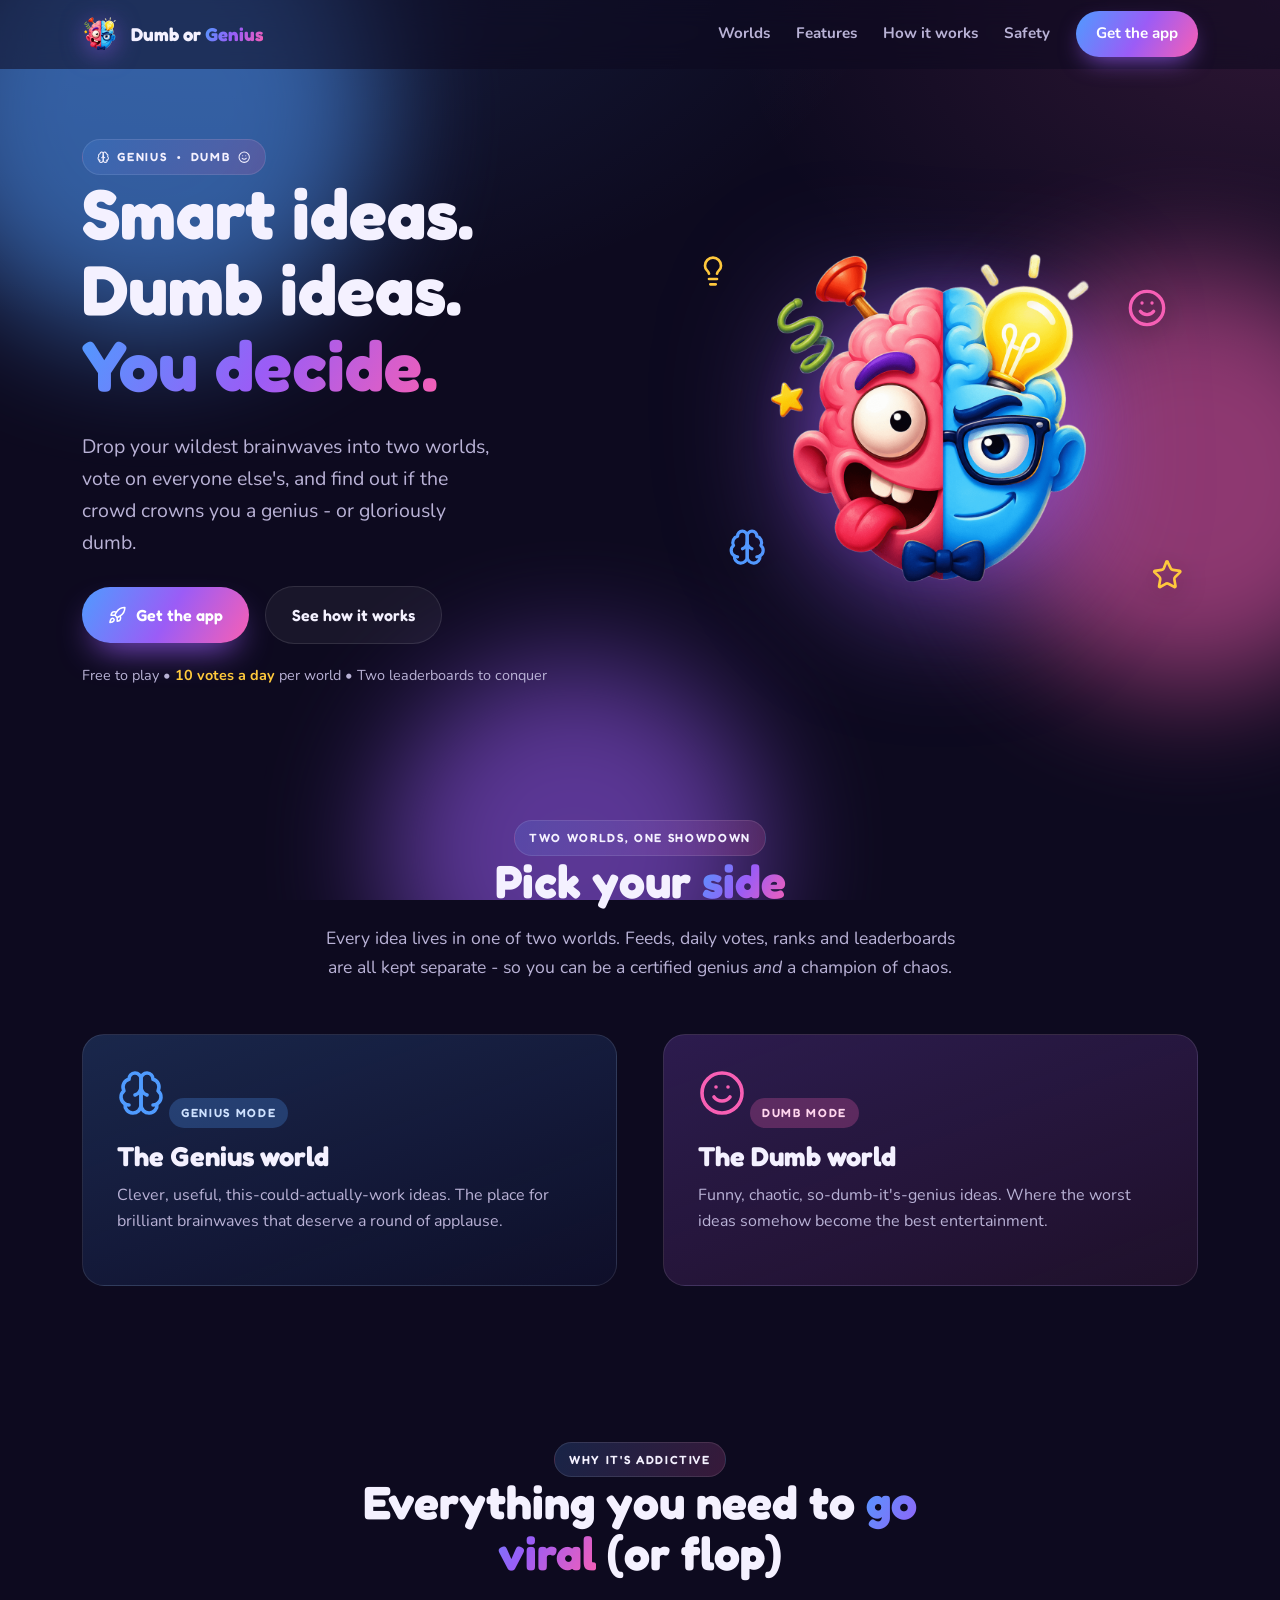
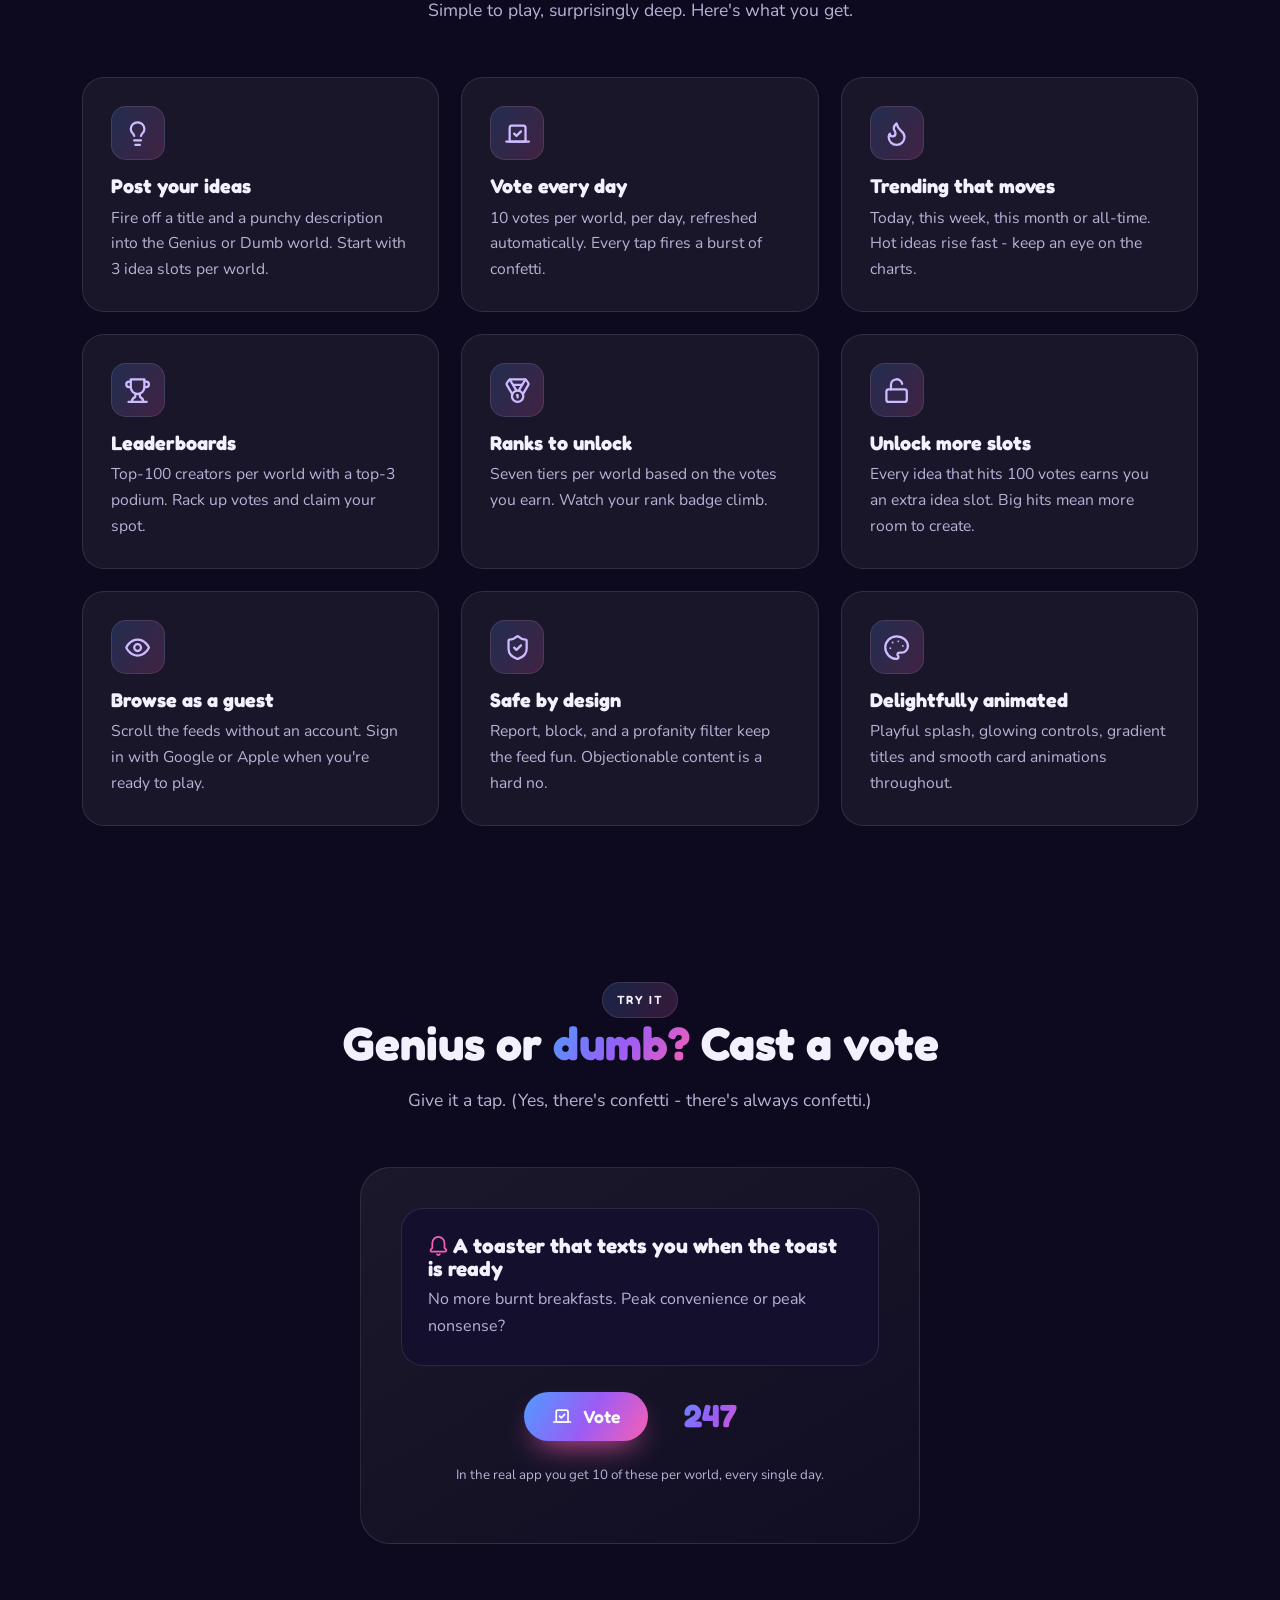
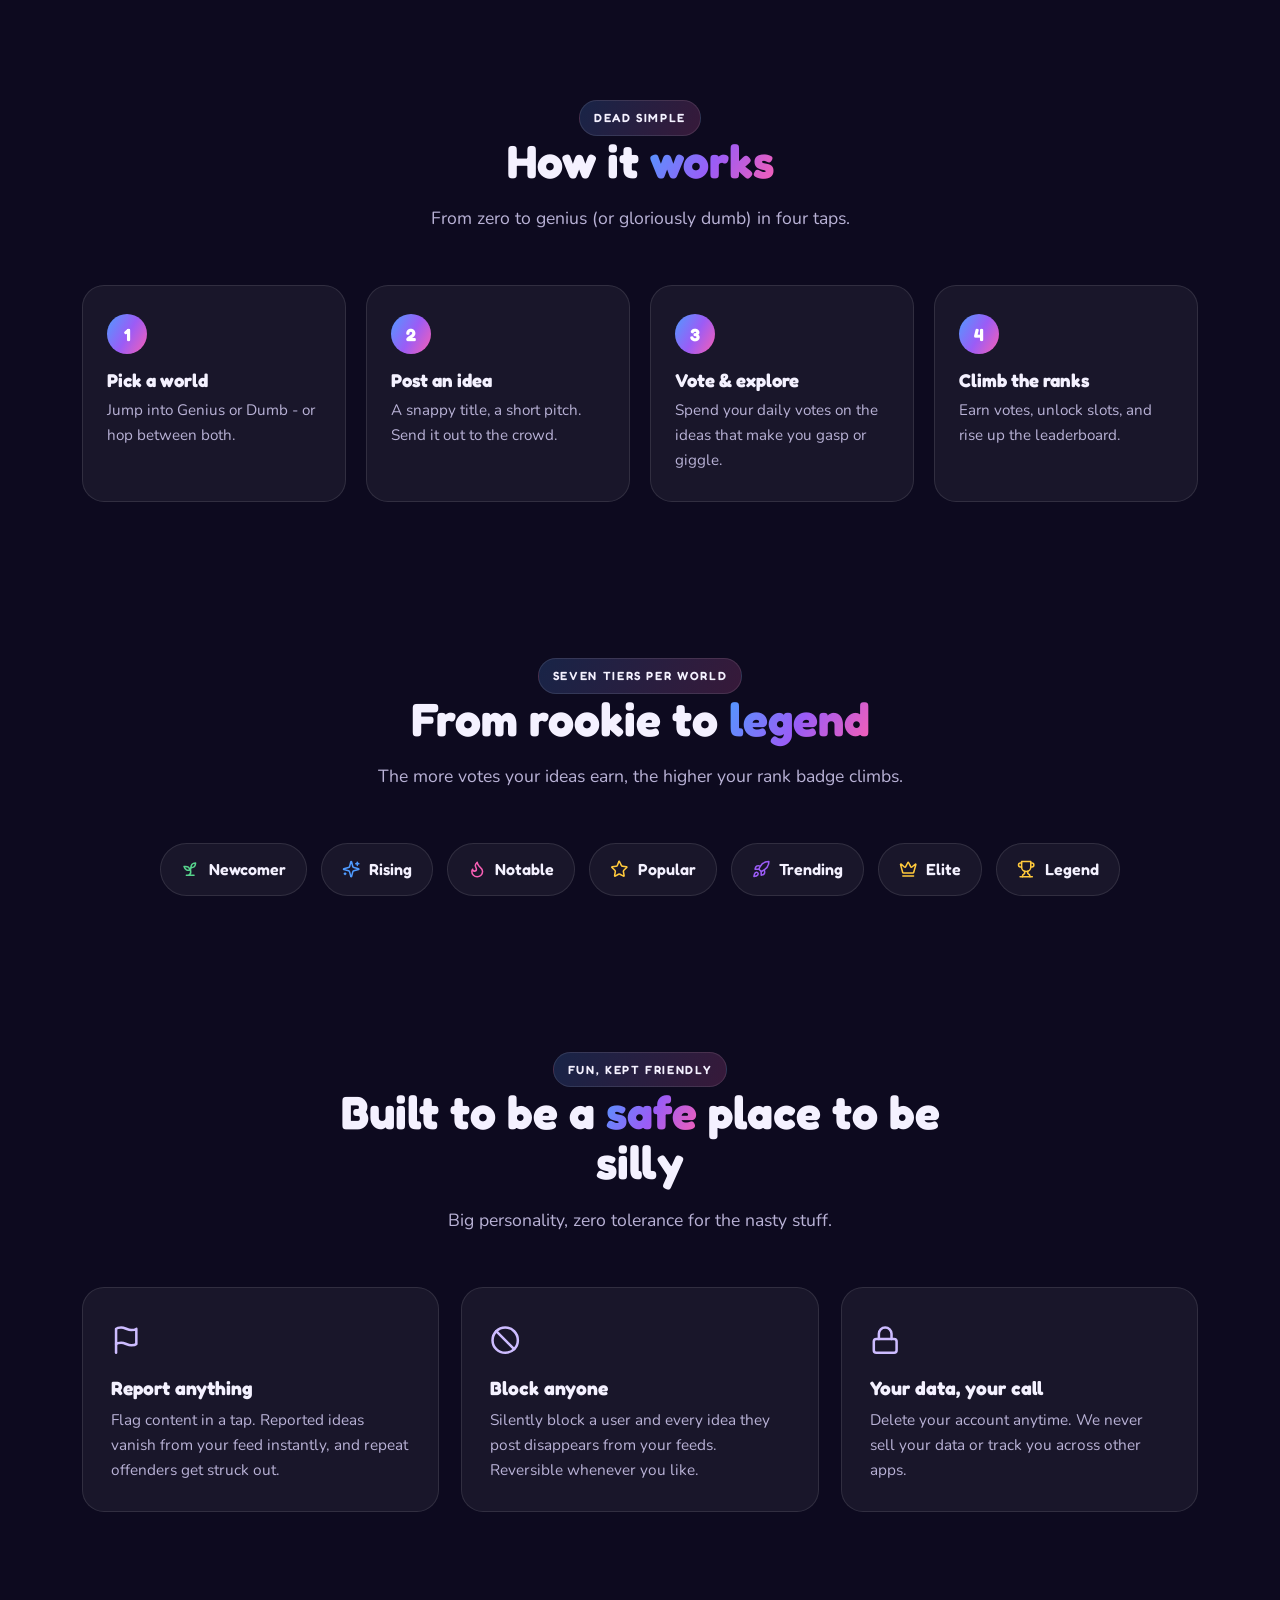
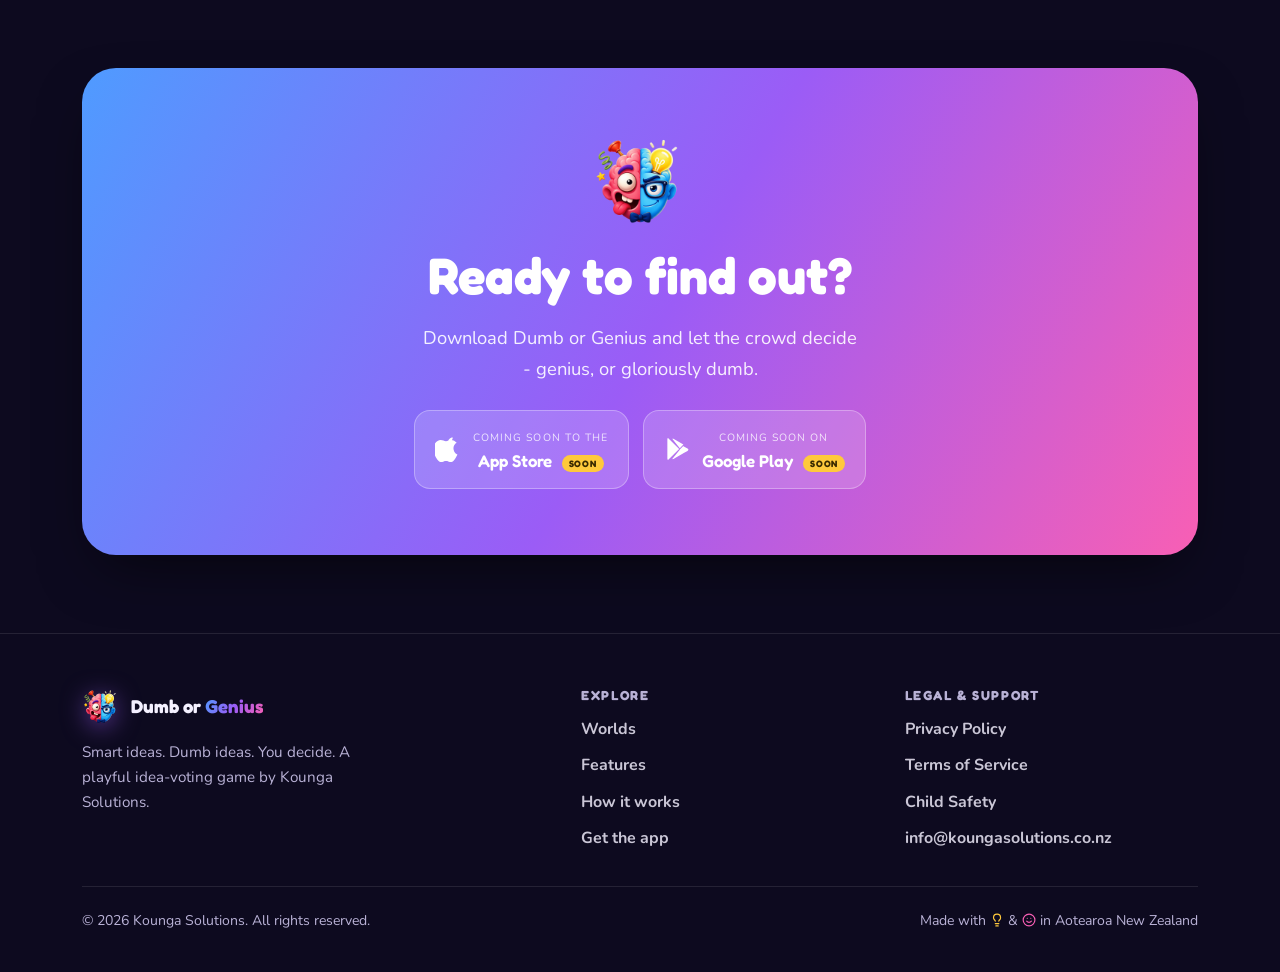
==== commit eff69321: "Add child safety standards page and update navigation links" ====
--- a/index.html
+++ b/index.html
@@ -531,6 +531,7 @@
                     <ul>
                         <li><a href="privacy.html">Privacy Policy</a></li>
                         <li><a href="terms.html">Terms of Service</a></li>
+                        <li><a href="child-safety.html">Child Safety</a></li>
                         <li><a href="mailto:info@koungasolutions.co.nz">info@koungasolutions.co.nz</a></li>
                     </ul>
                 </div>
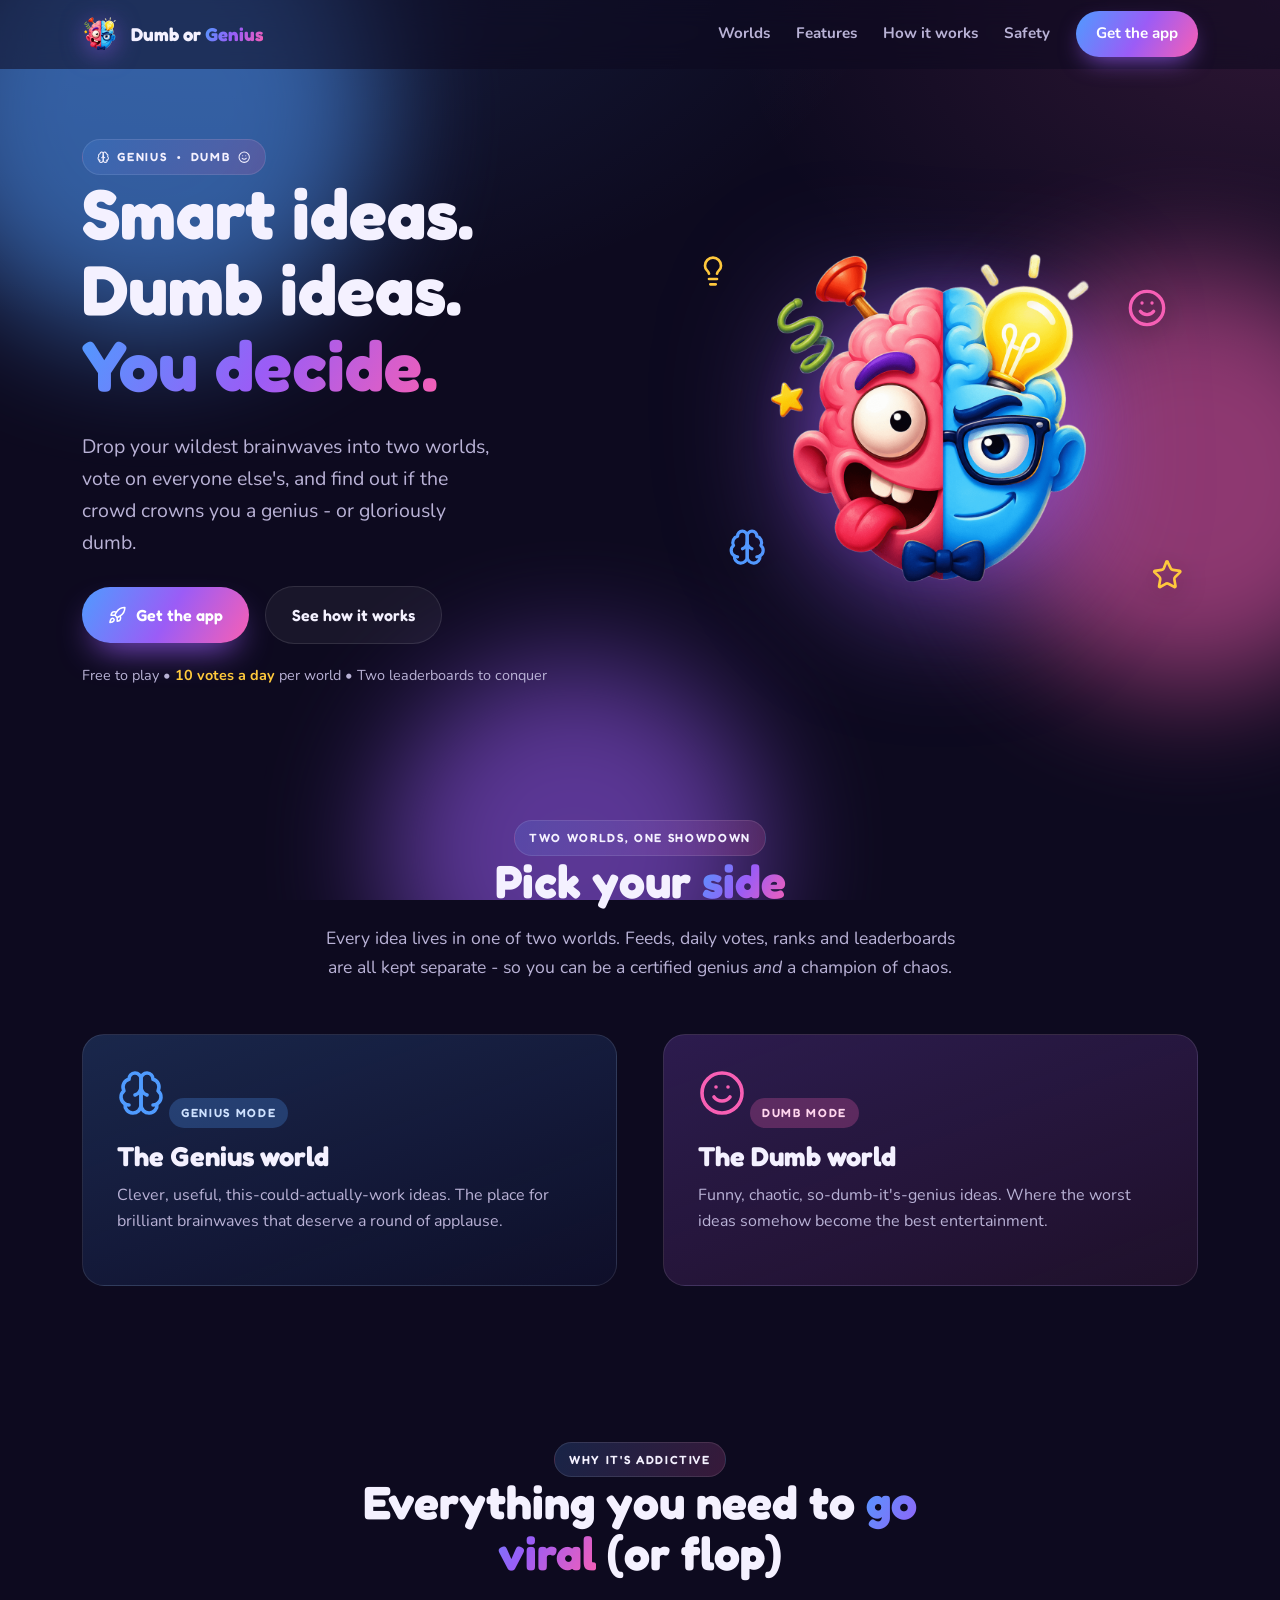
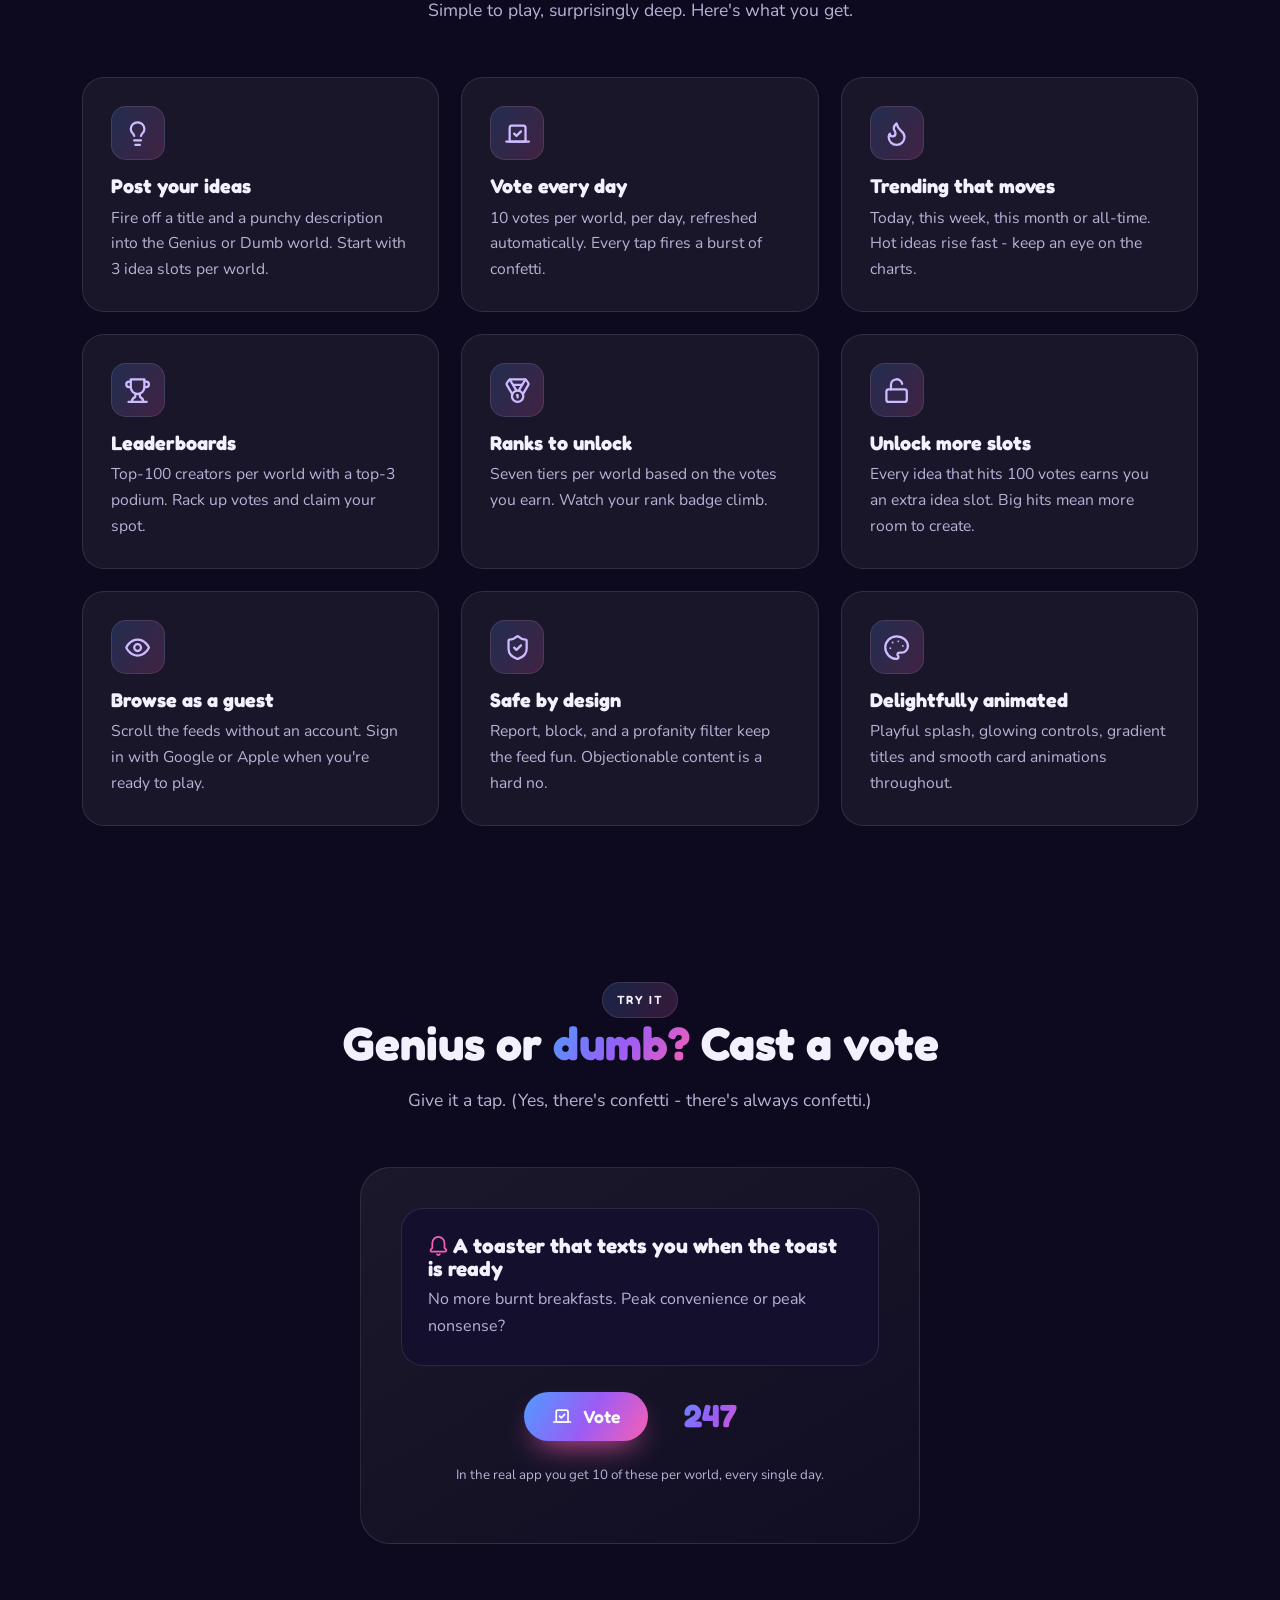
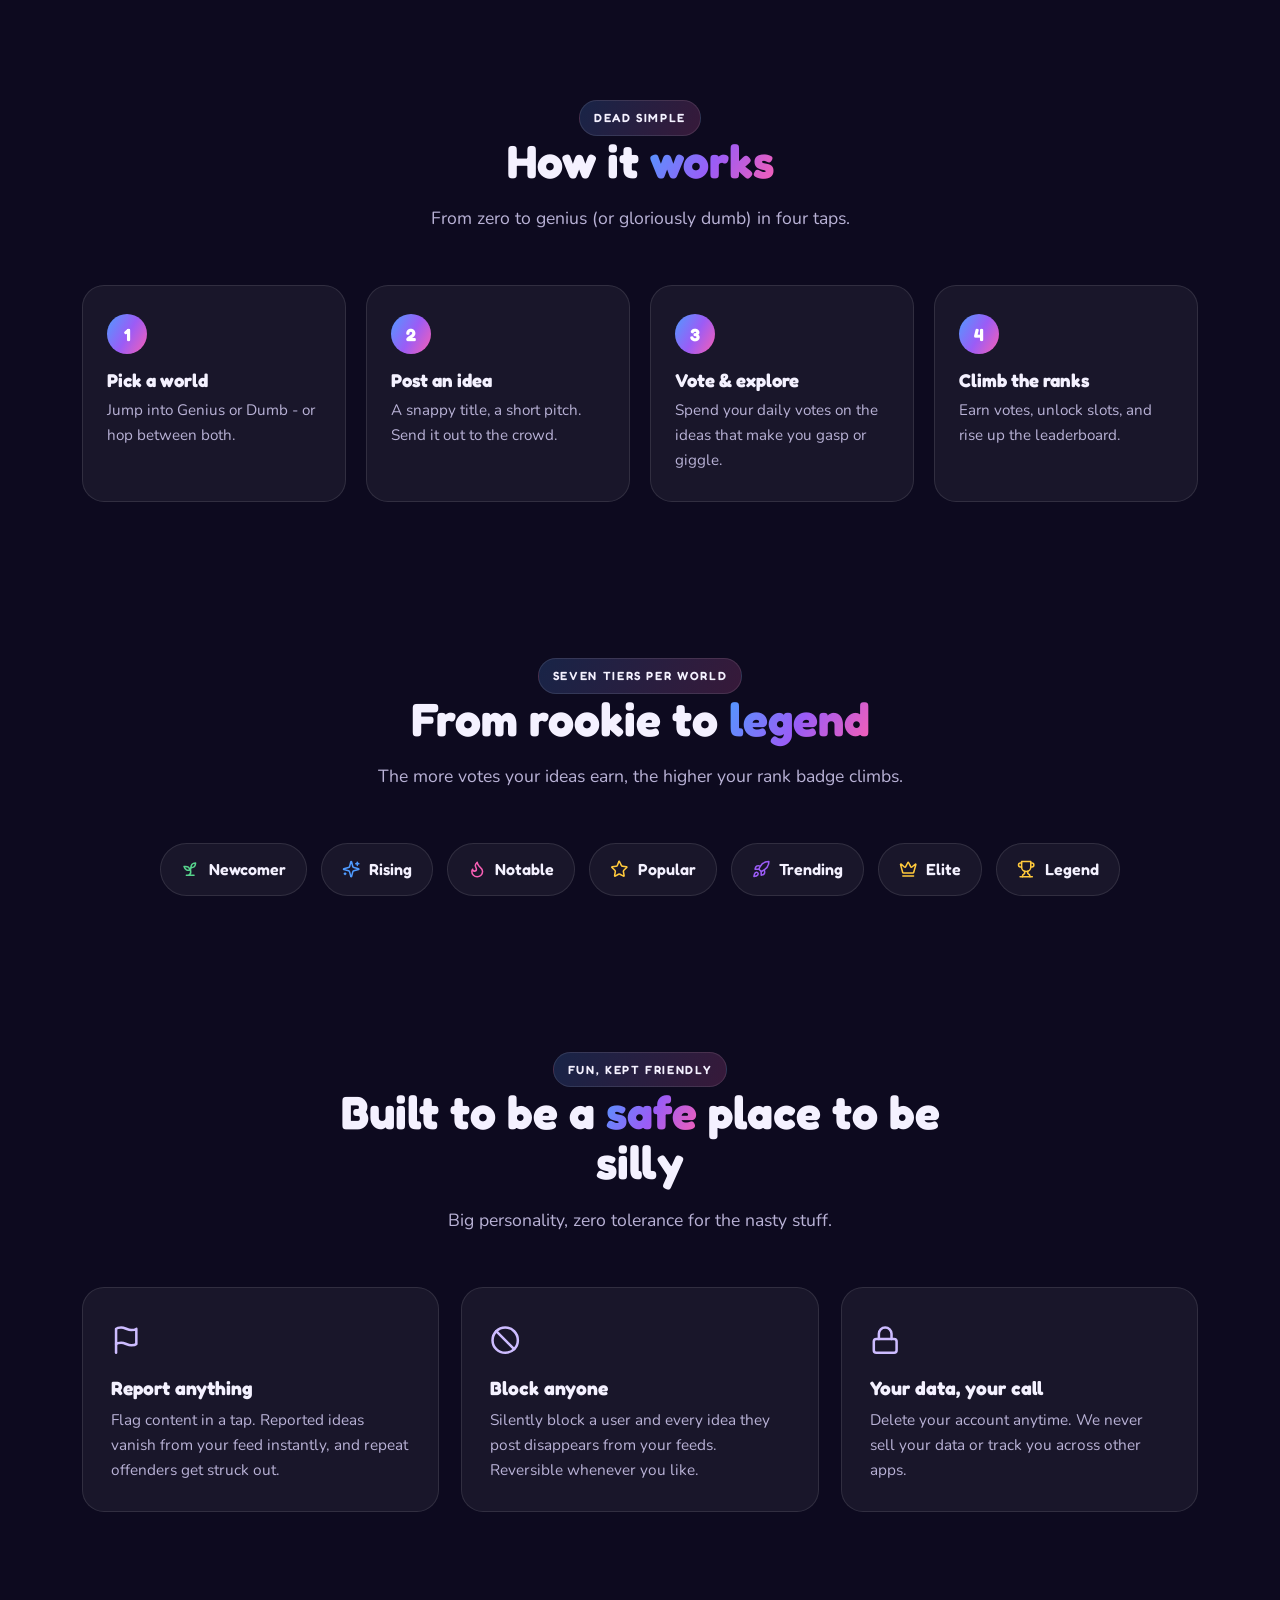
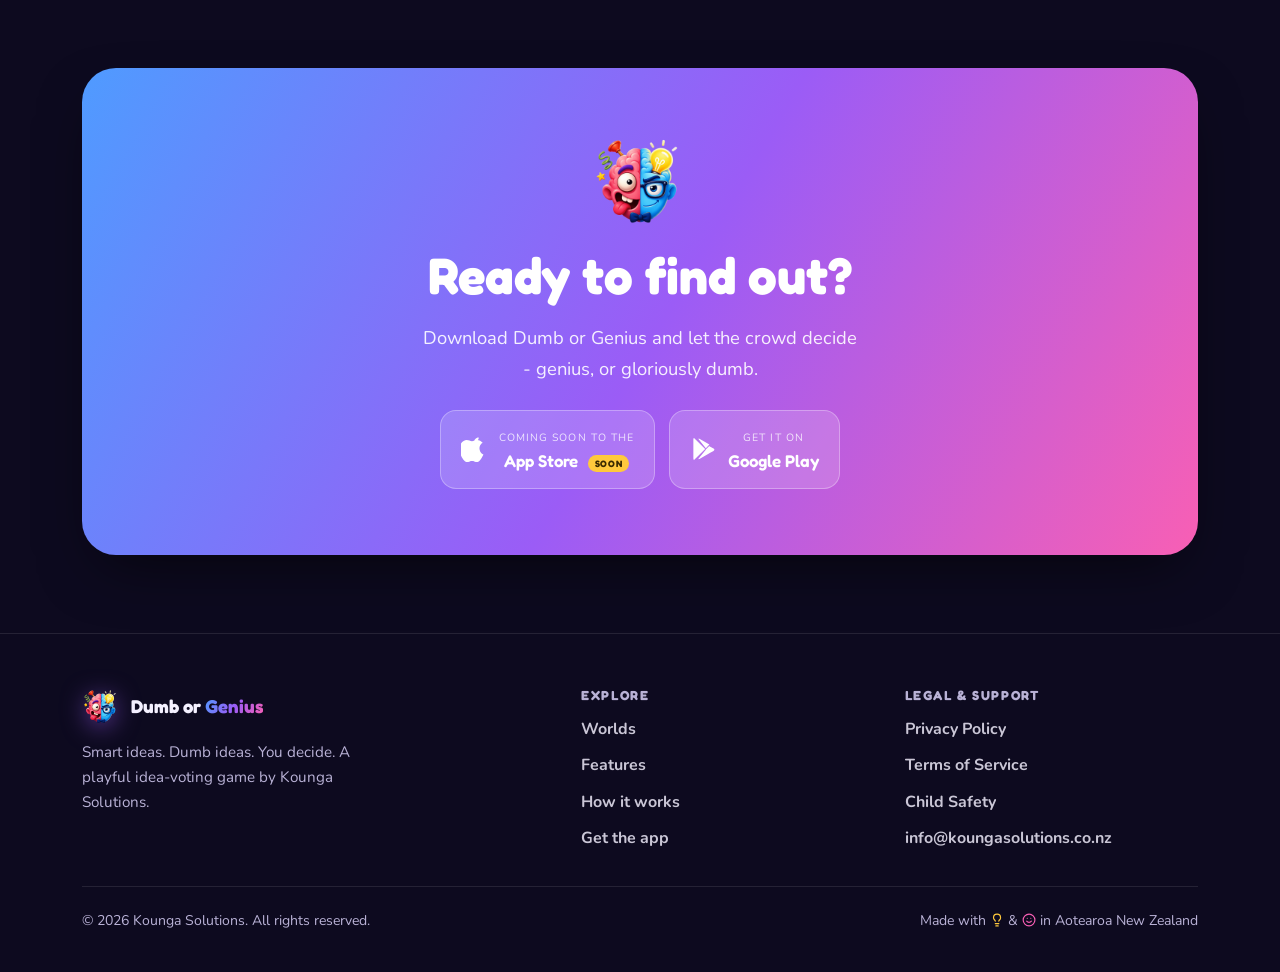
==== commit fefc0301: "Update Google Play link in footer for app download" ====
--- a/index.html
+++ b/index.html
@@ -490,15 +490,15 @@
                             <span><span class="st-small">Coming soon to the</span><br /><span class="st-big">App Store
                                     <span class="soon">Soon</span></span></span>
                         </a>
-                        <!-- TODO: replace href="#" with the Google Play URL when live -->
-                        <a class="store-btn" id="playStoreBtn" href="#" aria-disabled="true"
-                            aria-label="Get it on Google Play (coming soon)">
+                        <a class="store-btn" id="playStoreBtn"
+                            href="https://play.google.com/store/apps/details?id=nz.co.koungasolutions.dumborgenius"
+                            target="_blank" rel="noopener" aria-label="Get it on Google Play">
                             <svg viewBox="0 0 24 24" fill="currentColor" aria-hidden="true">
                                 <path
                                     d="M3.6 1.9c-.3.3-.5.7-.5 1.3v17.6c0 .6.2 1 .5 1.3l.1.1L14 12.1v-.2L3.7 1.8l-.1.1zM17.8 15.9l-3.2-3.2v-.2l3.2-3.2.1.1 3.8 2.2c1.1.6 1.1 1.6 0 2.3l-3.9 2.1-.1-.1zM14.6 12.7l3.3 3.3-9.2 5.3c-.4.2-.8.2-1.1 0l7-8.6zM7.6 2.6c.3-.2.7-.2 1.1 0l9.2 5.3-3.3 3.3-7-8.6z" />
                             </svg>
-                            <span><span class="st-small">Coming soon on</span><br /><span class="st-big">Google Play
-                                    <span class="soon">Soon</span></span></span>
+                            <span><span class="st-small">Get it on</span><br /><span class="st-big">Google
+                                    Play</span></span>
                         </a>
                     </div>
                 </div>
@@ -537,7 +537,8 @@
                 </div>
             </div>
             <div class="footer-bottom">
-                <span>&copy; <span id="year">2026</span> Kounga Solutions. All rights reserved.</span>
+                <span>&copy; <span id="year">2026</span> <a href="https://koungasolutions.co.nz" target="_blank"
+                        rel="noopener noreferrer">Kounga Solutions</a>. All rights reserved.</span>
                 <span>Made with <svg class="ic c-gold" aria-hidden="true">
                         <use href="#i-bulb" />
                     </svg> &amp; <svg class="ic c-pink" aria-hidden="true">
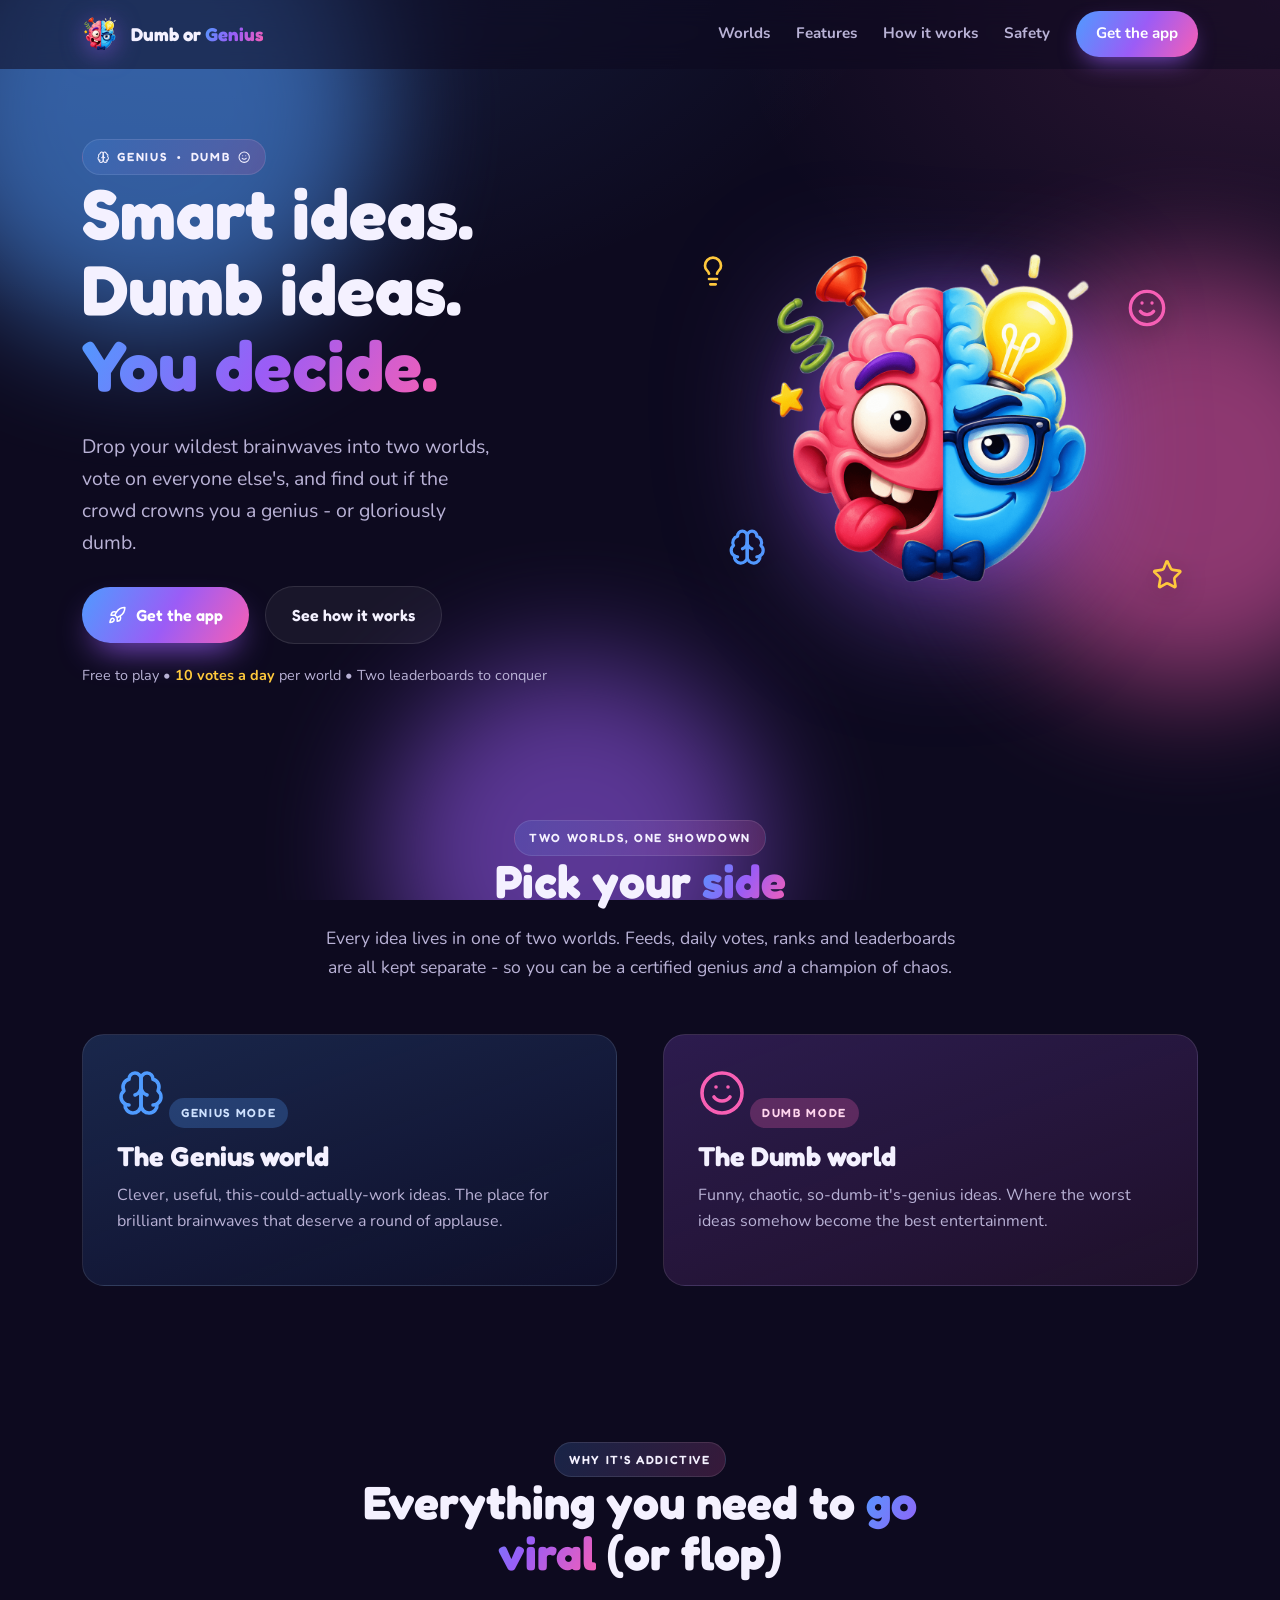
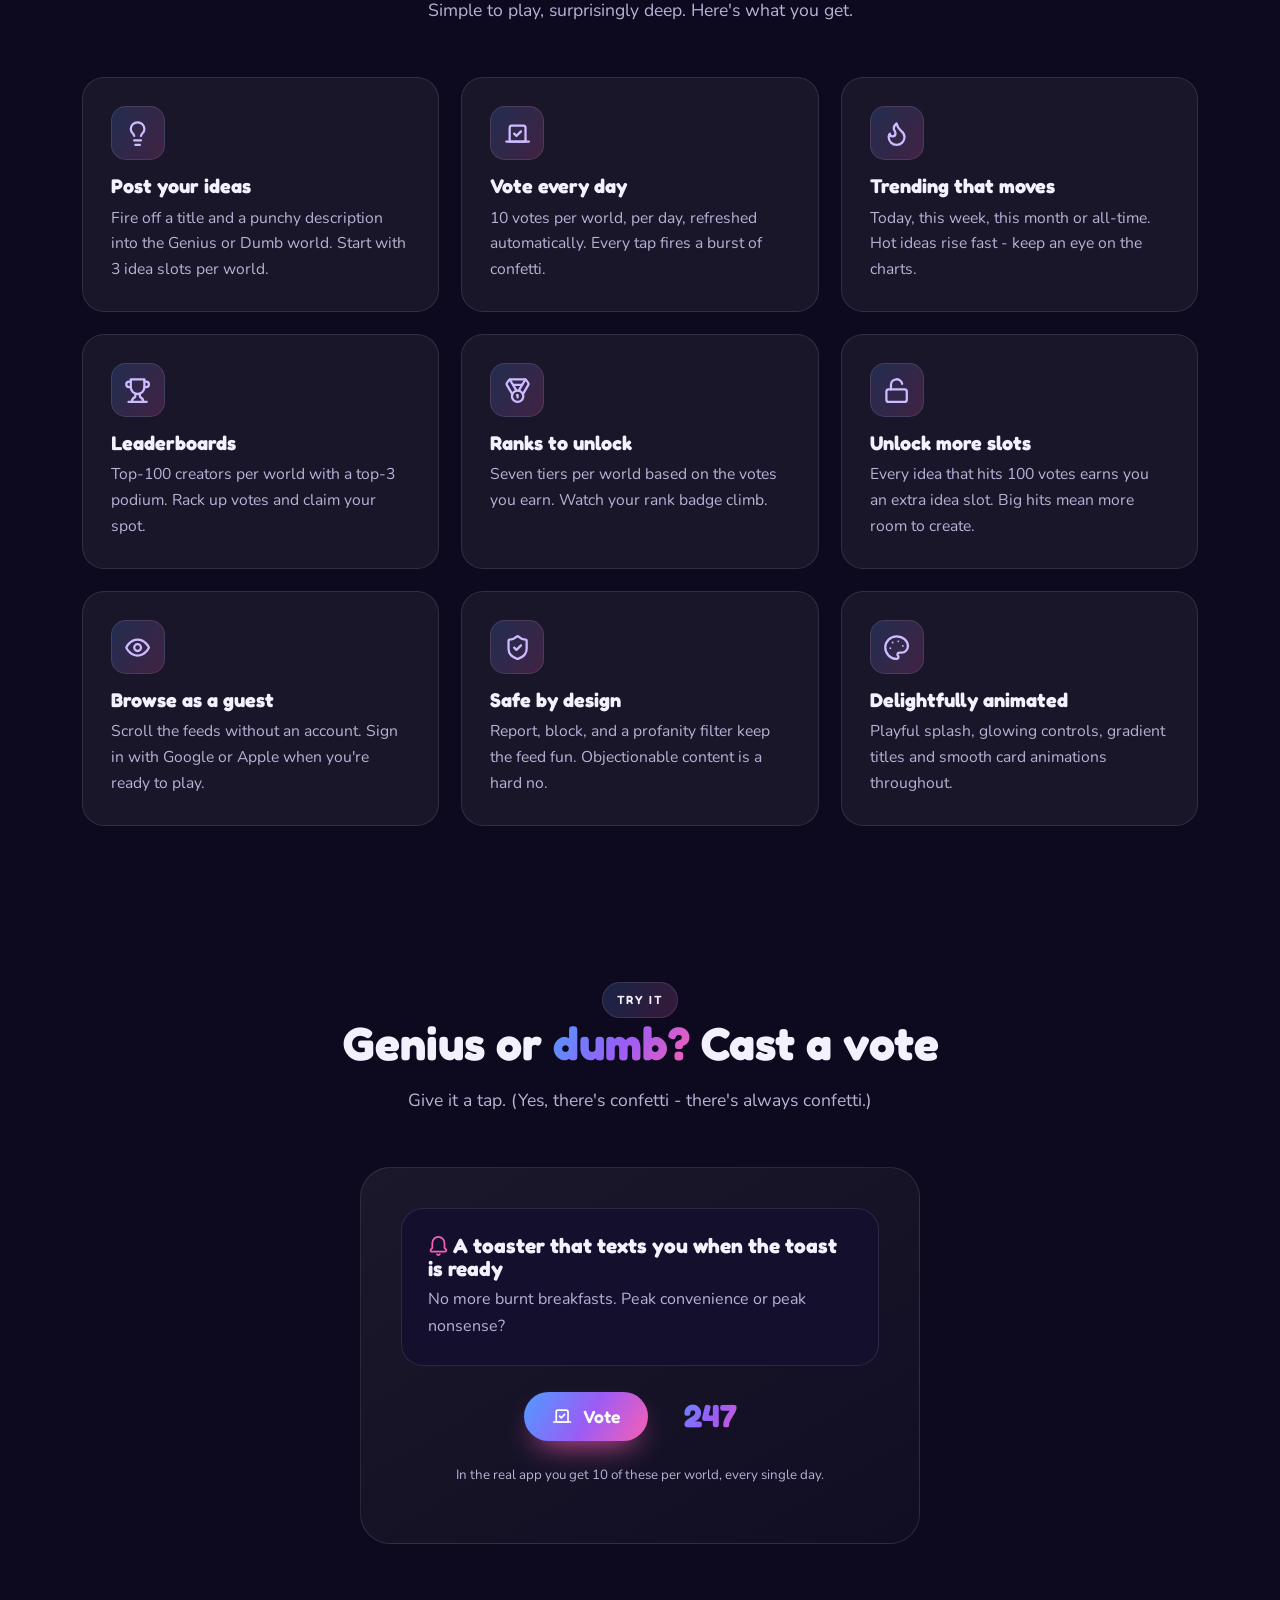
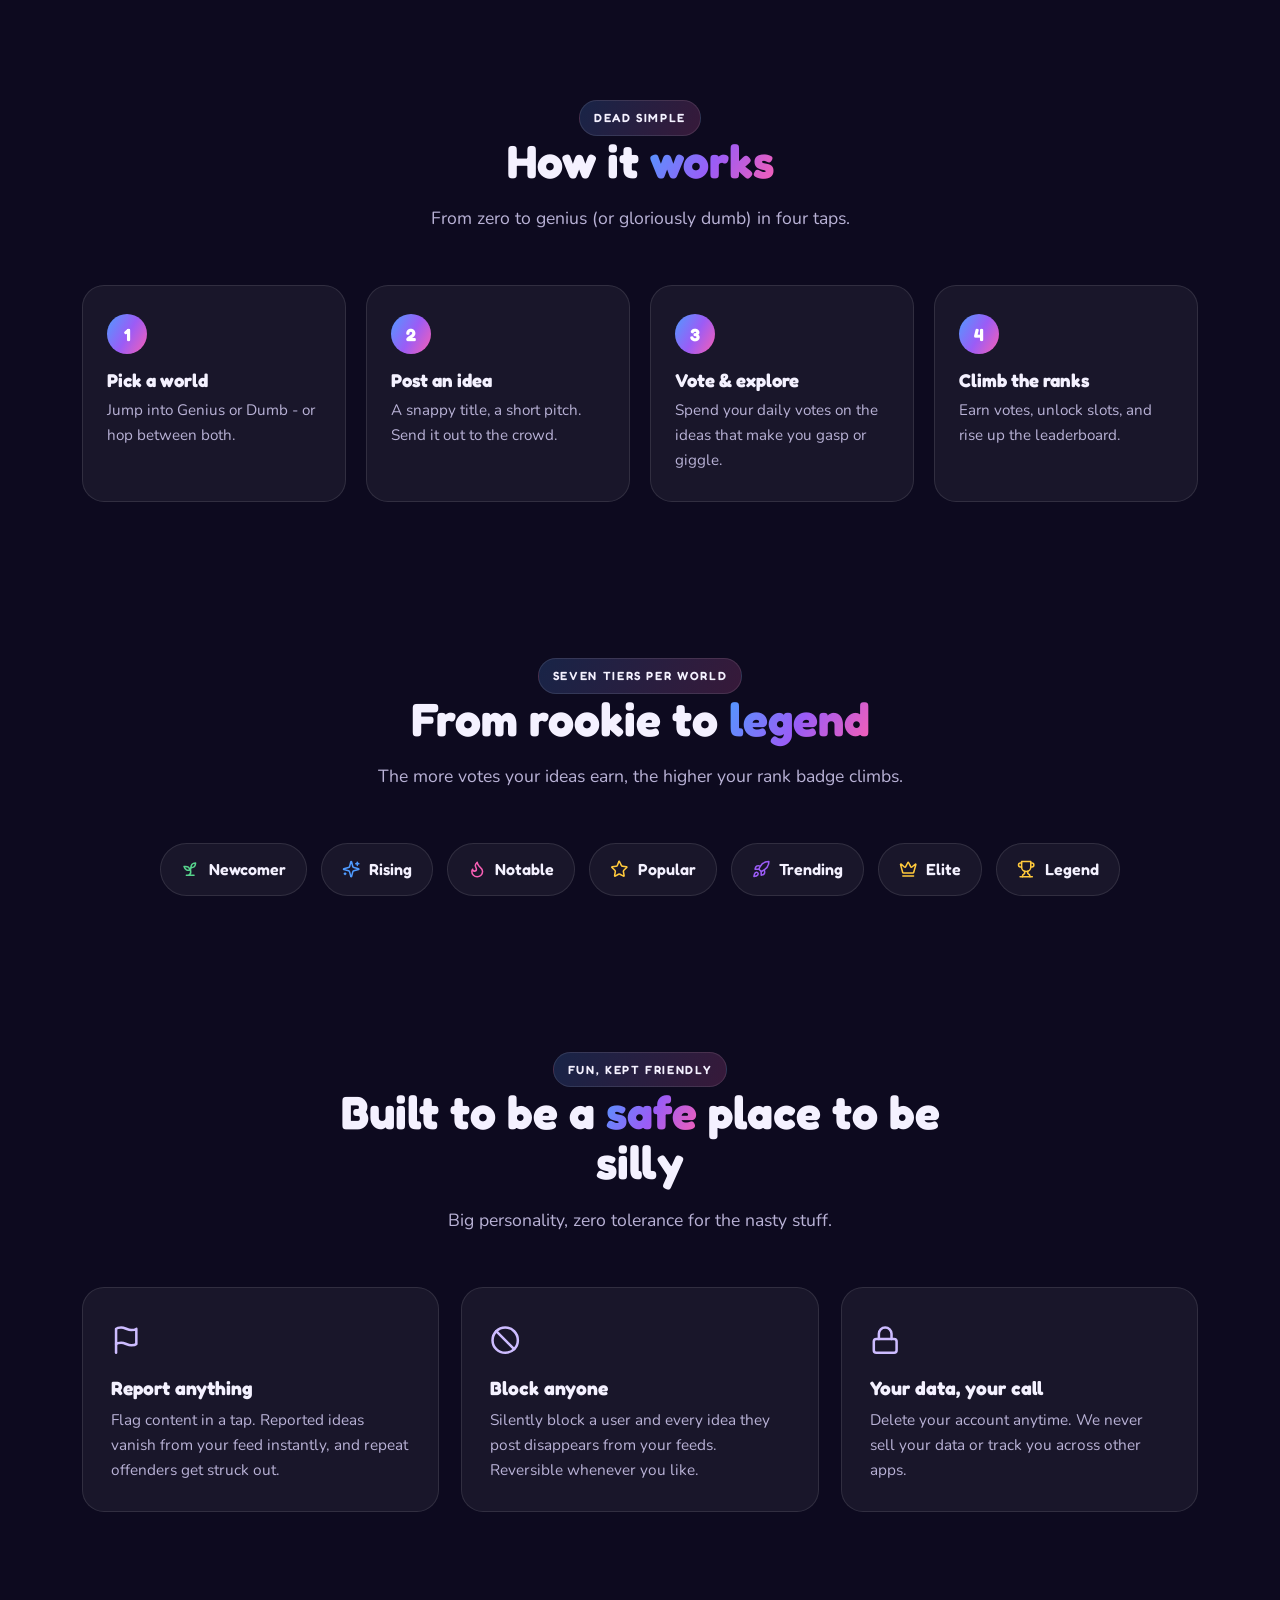
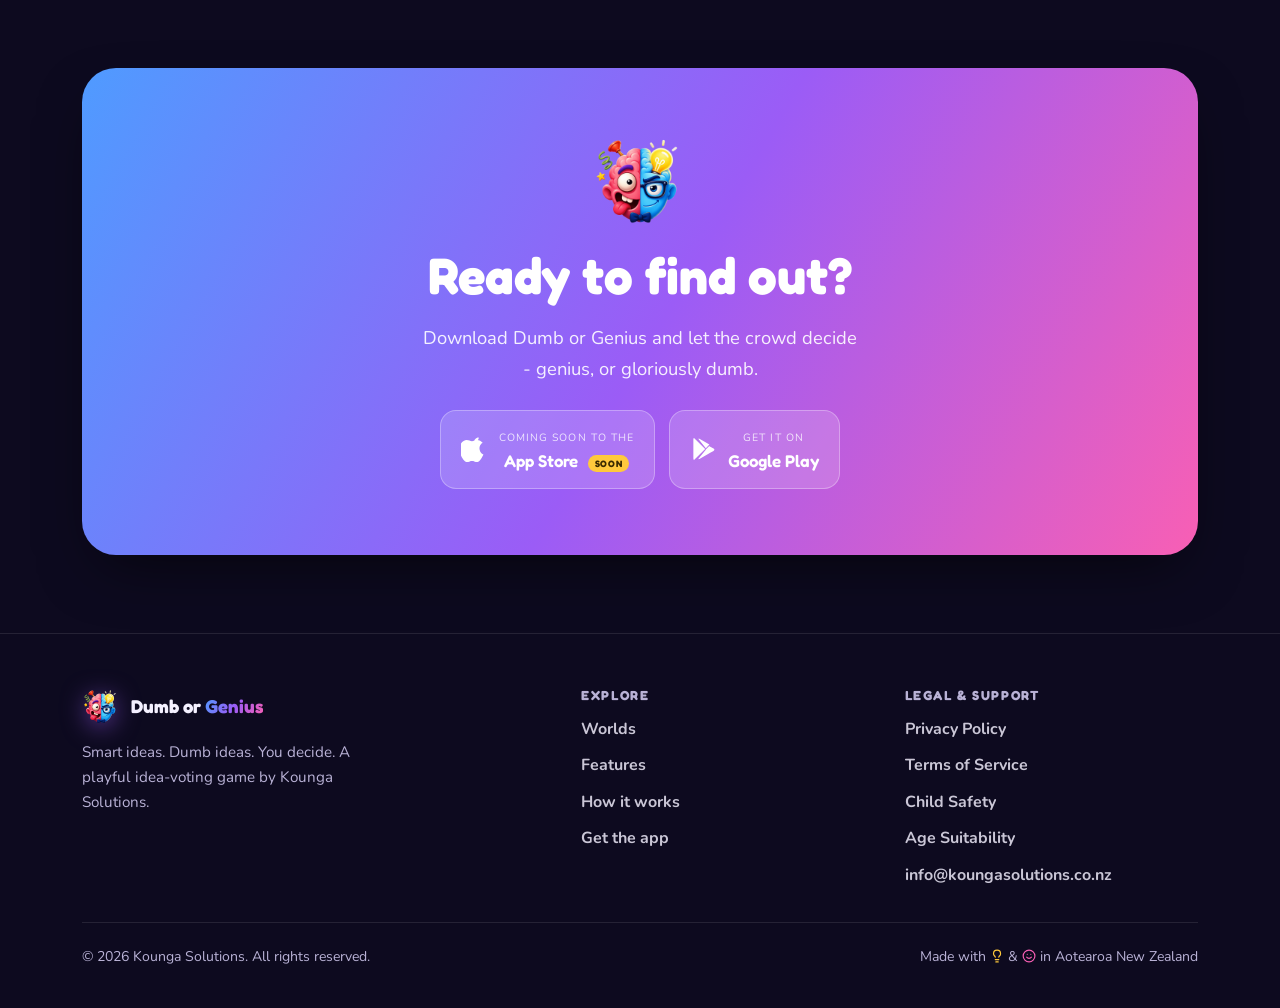
==== commit f2520223: "Add Age Suitability page and update footer and navigation links" ====
--- a/index.html
+++ b/index.html
@@ -532,6 +532,7 @@
                         <li><a href="privacy.html">Privacy Policy</a></li>
                         <li><a href="terms.html">Terms of Service</a></li>
                         <li><a href="child-safety.html">Child Safety</a></li>
+                        <li><a href="age-suitability.html">Age Suitability</a></li>
                         <li><a href="mailto:info@koungasolutions.co.nz">info@koungasolutions.co.nz</a></li>
                     </ul>
                 </div>
